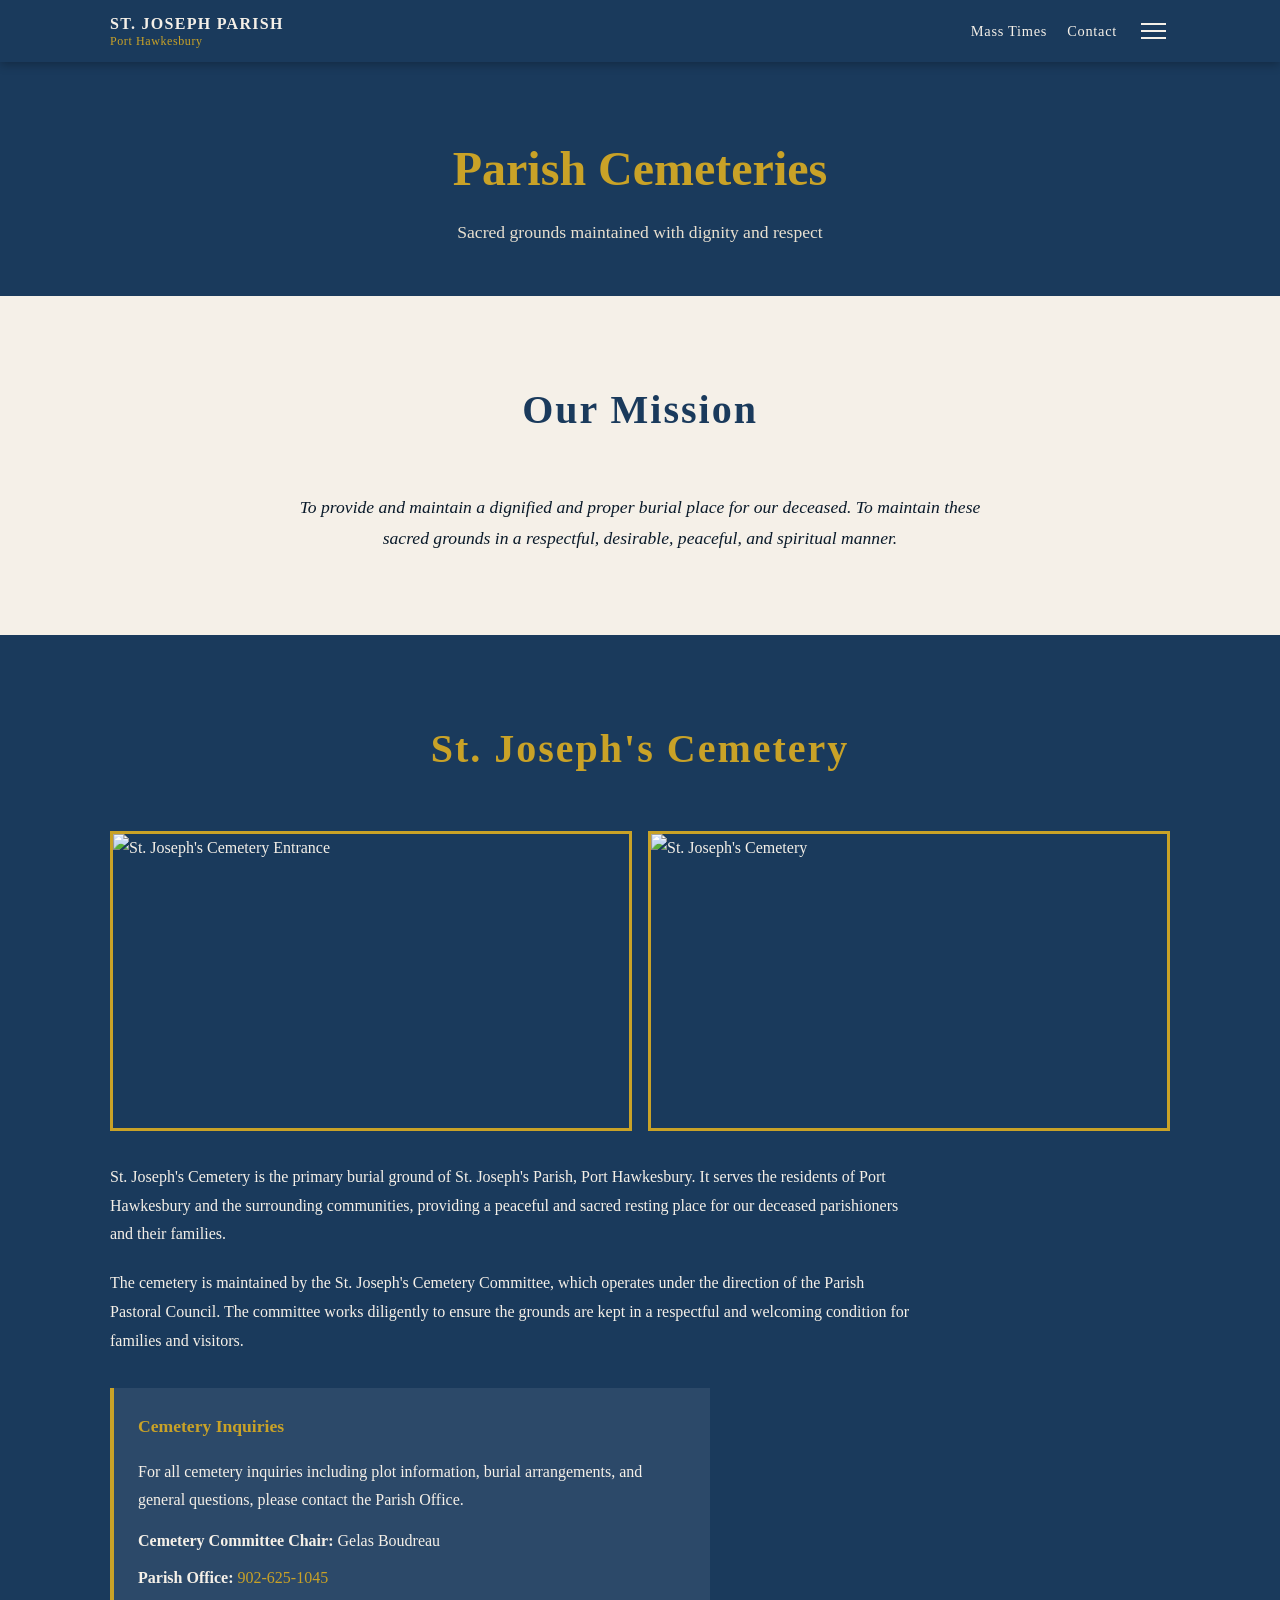
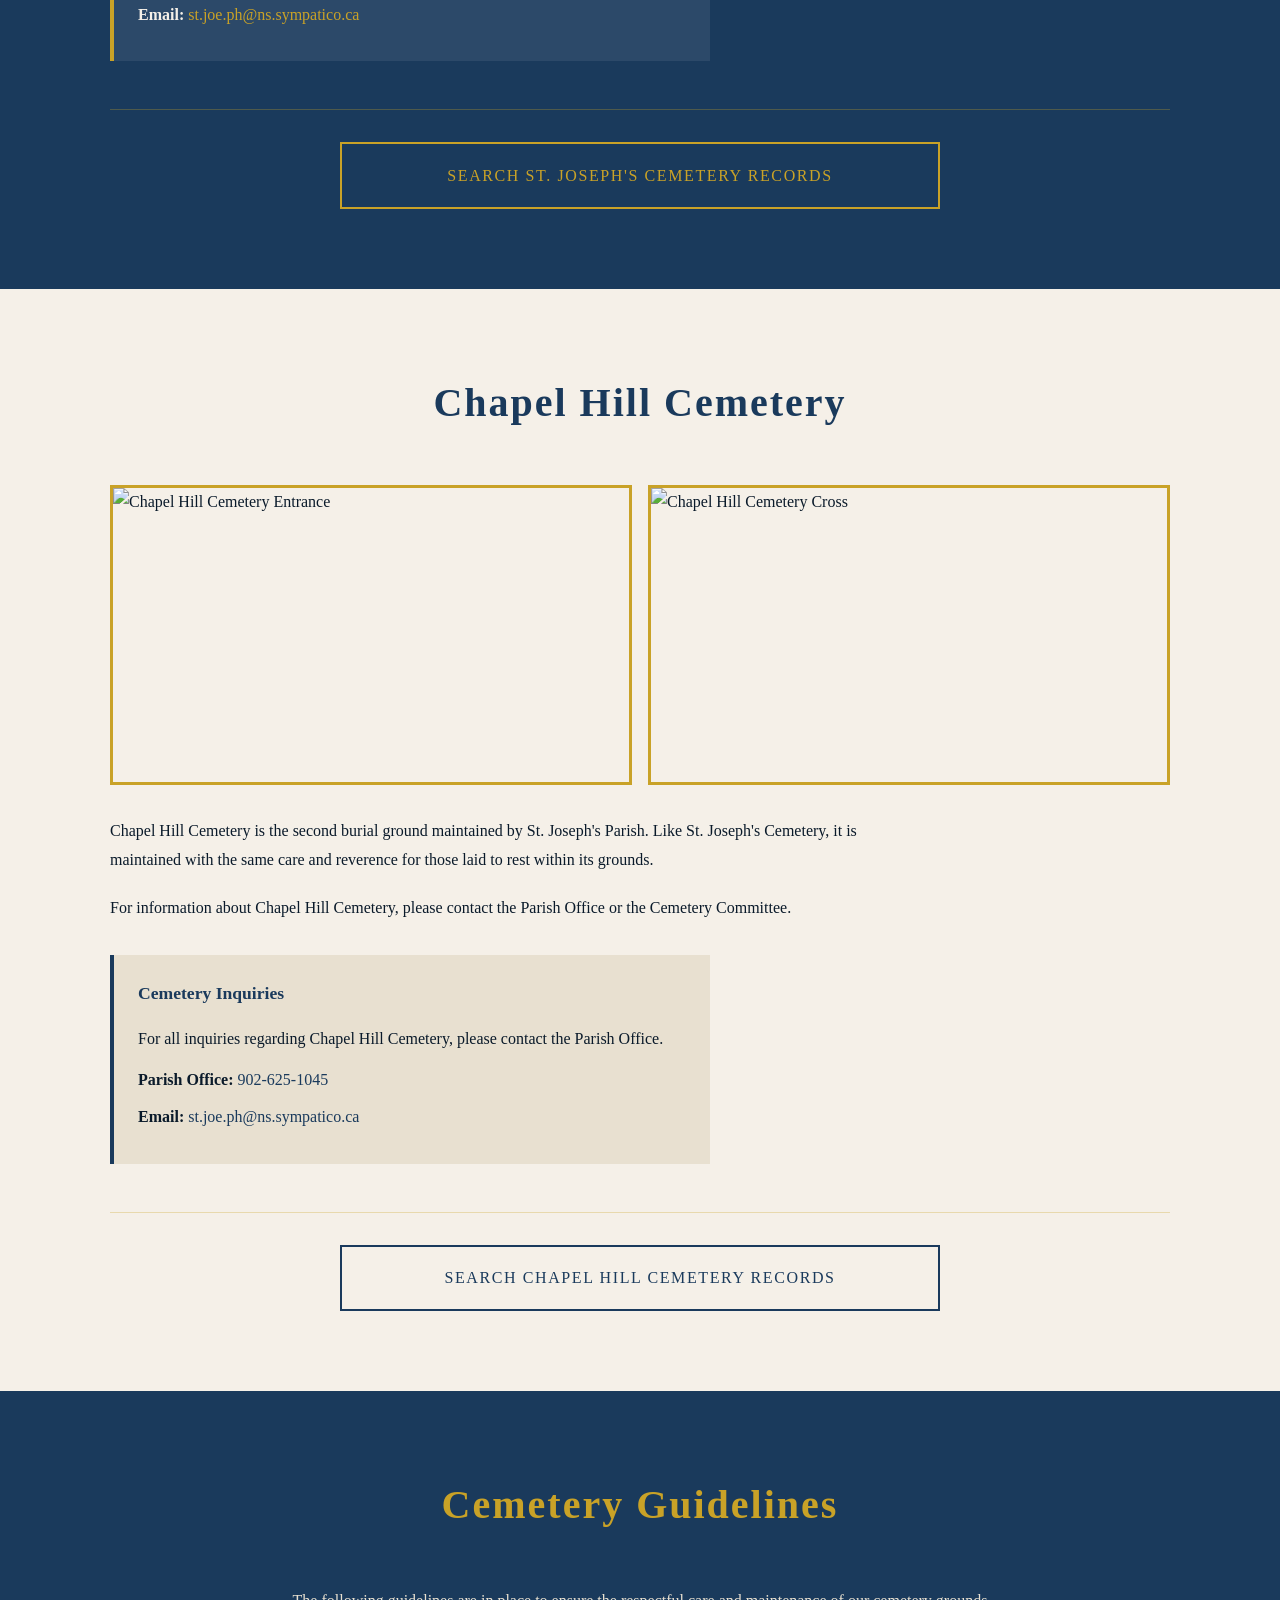
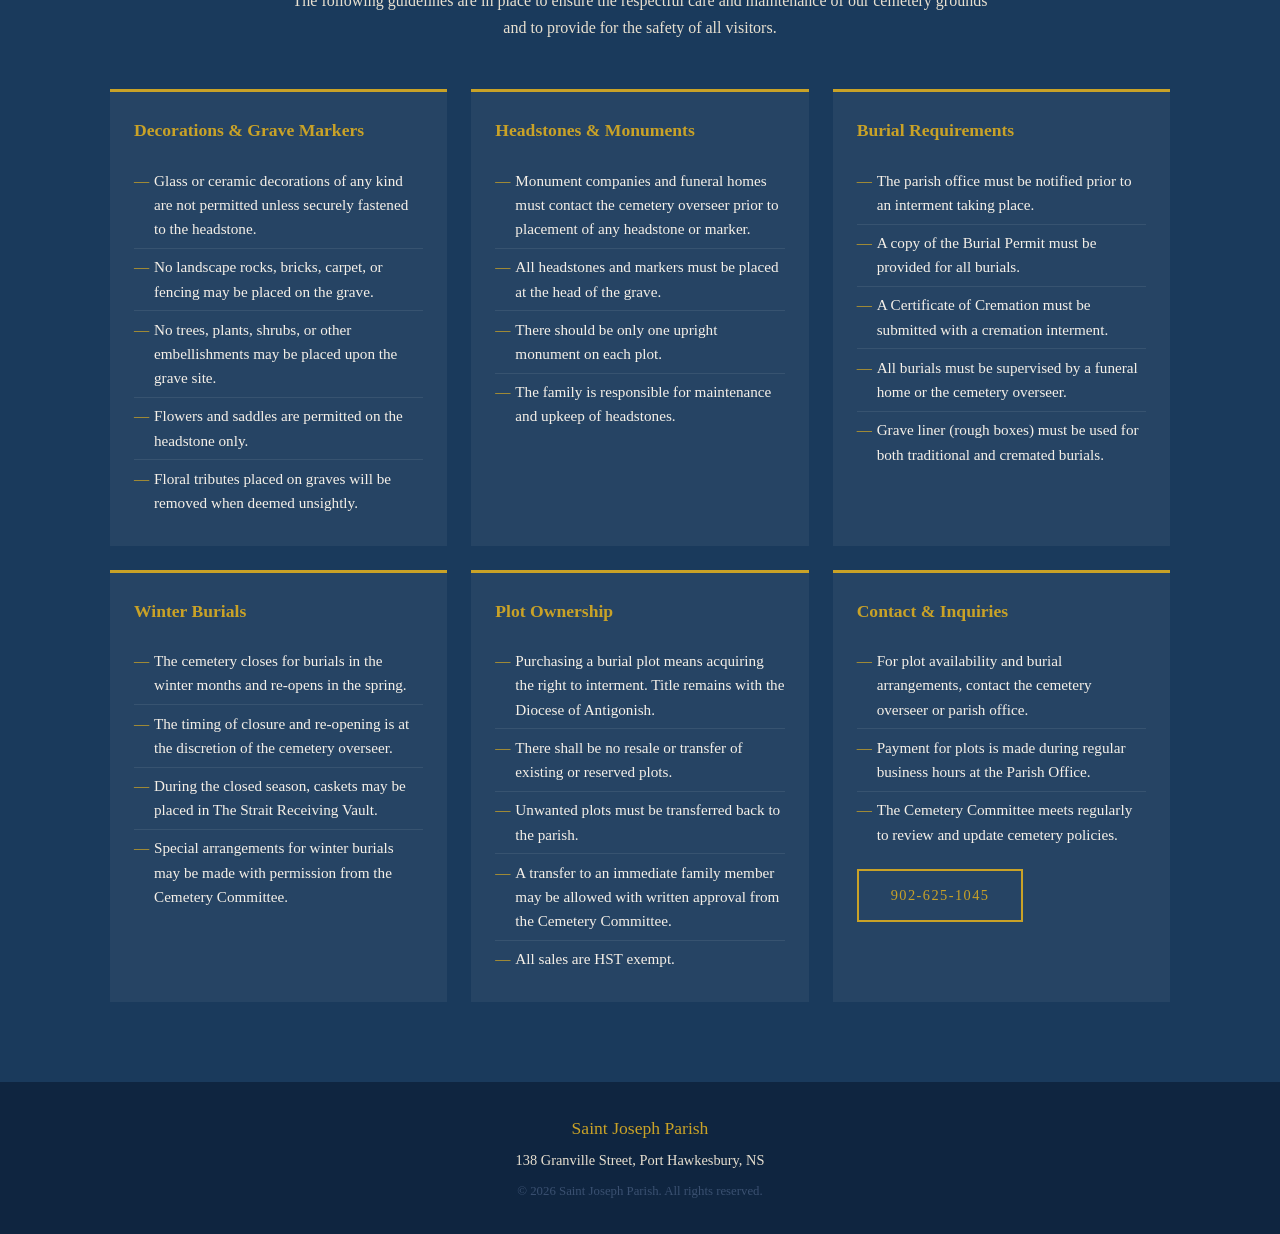
==== cemeteries.html @ ad92f207 "moving the choir section in orgonzations to music ministres section" ====
<!DOCTYPE html>
<html lang="en">
<head>
    <meta charset="UTF-8">
    <meta name="viewport" content="width=device-width, initial-scale=1.0">
    <meta name="description" content="St. Joseph's Parish Cemetery - Port Hawkesbury, Nova Scotia.">
    <title>Cemeteries | Saint Joseph Parish</title>
    <link rel="stylesheet" href="css/style.css">
</head>
<body>

    <!-- NAVIGATION -->
    <nav id="navbar">
        <div class="nav-container">
            <a class="nav-logo" href="index.html">
                <span class="nav-title">ST. JOSEPH PARISH</span>
                <span class="nav-subtitle">Port Hawkesbury</span></a>
            <div class="nav-right">
                <a href="index.html#mass" class="nav-quick-link">Mass Times</a>
                <a href="index.html#contact" class="nav-quick-link">Contact</a>
                <button class="hamburger" id="hamburger" aria-label="Open menu">
                    <span></span>
                    <span></span>
                    <span></span>
                </button>
            </div>
        </div>
    </nav>

    <!-- SIDEBAR OVERLAY -->
    <div class="sidebar-overlay" id="sidebar-overlay"></div>

    <!-- SIDEBAR -->
    <div class="sidebar" id="sidebar">
        <button class="sidebar-close" id="sidebar-close">✕</button>
        <ul class="sidebar-nav">
            <li><a href="index.html">Home</a></li>
            <li class="sidebar-dropdown">
                <button class="sidebar-dropdown-toggle">About <span>▾</span></button>
                <ul class="sidebar-dropdown-menu">
                    <li><a href="about.html">Our Parish</a></li>
                    <li><a href="history.html">Parish History</a></li>
                    <li><a href="pastoral-council.html">Pastoral Council</a></li>
                    <li><a href="staff.html">Staff</a></li>
                </ul>
            </li>
            <li class="sidebar-dropdown">
                <button class="sidebar-dropdown-toggle">Media & Events <span>▾</span></button>
                <ul class="sidebar-dropdown-menu">
                    <li><a href="media.html#bulletins">Bulletins</a></li>
                    <li><a href="media.html#calendar">Calendar</a></li>
                    <li><a href="media.html#livestream">Live Stream</a></li>
                </ul>
            </li>
            <li><a href="faith-formation.html">Faith Formation</a></li>
            <li class="sidebar-dropdown">
                <button class="sidebar-dropdown-toggle">Ministries <span>▾</span></button>
                <ul class="sidebar-dropdown-menu">
                    <li><a href="ministries.html#music">Music Ministry</a></li>
                    <li><a href="ministries.html#eucharist">Eucharist Ministry</a></li>
                    <li><a href="ministries.html#lector">Lector Ministry</a></li>
                    <li><a href="ministries.html#hospitality">Hospitality Ministry</a></li>
                    <li><a href="ministries.html#greeters">Greeters &amp; Ushers</a></li>
                    <li><a href="ministries.html#funeral">Funeral Servers</a></li>
                </ul>
            </li>
            <li class="sidebar-dropdown">
                <button class="sidebar-dropdown-toggle">Committees <span>▾</span></button>
                <ul class="sidebar-dropdown-menu">
                    <li><a href="committees.html#finance">Finance</a></li>
                    <li><a href="committees.html#fundraising">Fundraising</a></li>
                    <li><a href="committees.html#liturgy">Liturgy</a></li>
                    <li><a href="committees.html#property">Property</a></li>
                    <li><a href="committees.html#cemetery">Cemetery</a></li>
                </ul>
            </li>
            <li class="sidebar-dropdown">
                <button class="sidebar-dropdown-toggle">Sacraments <span>▾</span></button>
                <ul class="sidebar-dropdown-menu">
                    <li><a href="sacraments.html#baptism">Baptism</a></li>
                    <li><a href="sacraments.html#confirmation">Confirmation</a></li>
                    <li><a href="sacraments.html#eucharist">Eucharist</a></li>
                    <li><a href="sacraments.html#reconciliation">Reconciliation</a></li>
                    <li><a href="sacraments.html#anointing">Anointing of the Sick</a></li>
                    <li><a href="sacraments.html#holy-orders">Holy Orders</a></li>
                    <li><a href="sacraments.html#matrimony">Matrimony</a></li>
                </ul>
            </li>
            <li class="sidebar-dropdown">
                <button class="sidebar-dropdown-toggle">Organizations <span>▾</span></button>
                <ul class="sidebar-dropdown-menu">
                    <li><a href="organizations.html#cwl">Catholic Women's League</a></li>
                    <li><a href="organizations.html#koc">Knights of Columbus</a></li>
                    <li><a href="organizations.html#dnp">Development & Peace</a></li>
                </ul>
            </li>
            <li class="sidebar-dropdown">
                <button class="sidebar-dropdown-toggle">Cemeteries <span>▾</span></button>
                <ul class="sidebar-dropdown-menu">
                    <li><a href="cemeteries.html#stjoseph">St. Joseph's Cemetery</a></li>
                    <li><a href="cemeteries.html#chapelhill">Chapel Hill Cemetery</a></li>
                    <li><a href="cemeteries.html#guidelines">Guidelines</a></li>
                </ul>
            </li>
            <li><a href="giving.html">Giving</a></li>
            <li><a href="closet.html">The Closet</a></li>
        </ul>
    </div>

    <!-- PAGE HEADER -->
    <div class="page-header">
        <h1>Parish Cemeteries</h1>
        <p>Sacred grounds maintained with dignity and respect</p>
    </div>

    <!-- MISSION -->
    <section class="section">
        <div class="container">
            <div class="cemetery-mission">
                <h2 class="section-title">Our Mission</h2>
                <p>To provide and maintain a dignified and proper burial place for our deceased. To maintain these sacred grounds in a respectful, desirable, peaceful, and spiritual manner.</p>
            </div>
        </div>
    </section>

    <!-- ST JOSEPH'S CEMETERY -->
    <section id="stjoseph" class="section section-dark">
        <div class="container">
            <h2 class="section-title light">St. Joseph's Cemetery</h2>
            <div class="cemetery-photos-grid">
                <div class="cemetery-photo">
                    <img src="images/cemetery-entrance.jpg" alt="St. Joseph's Cemetery Entrance">
                </div>
                <div class="cemetery-photo">
                    <img src="images/cemetery-cross.jpg" alt="St. Joseph's Cemetery">
                </div>
            </div>
            <div class="cemetery-info">
                <p>St. Joseph's Cemetery is the primary burial ground of St. Joseph's Parish, Port Hawkesbury. It serves the residents of Port Hawkesbury and the surrounding communities, providing a peaceful and sacred resting place for our deceased parishioners and their families.</p>
                <p>The cemetery is maintained by the St. Joseph's Cemetery Committee, which operates under the direction of the Parish Pastoral Council. The committee works diligently to ensure the grounds are kept in a respectful and welcoming condition for families and visitors.</p>
                <div class="cemetery-contact-box">
                    <h3>Cemetery Inquiries</h3>
                    <p>For all cemetery inquiries including plot information, burial arrangements, and general questions, please contact the Parish Office.</p>
                    <div class="cemetery-contact-details">
                        <p><strong>Cemetery Committee Chair:</strong> Gelas Boudreau</p>
                        <p><strong>Parish Office:</strong> <a href="tel:9026251045">902-625-1045</a></p>
                        <p><strong>Email:</strong> <a href="mailto:st.joe.ph@ns.sympatico.ca">st.joe.ph@ns.sympatico.ca</a></p>
                    </div>
                </div>
            </div>
            <div class="cemetery-search-btn">
                <a href="#" class="btn btn-gold cemetery-btn-full">Search St. Joseph's Cemetery Records</a>
            </div>
        </div>
    </section>

<!-- CHAPEL HILL CEMETERY -->
    <section id="chapelhill" class="section">
        <div class="container">
            <h2 class="section-title">Chapel Hill Cemetery</h2>
            <div class="cemetery-photos-grid">
                <div class="cemetery-photo">
                    <img src="images/chapelhill-entrance.jpeg" alt="Chapel Hill Cemetery Entrance">
                </div>
                <div class="cemetery-photo">
                    <img src="images/chapelhill-cross.jpeg" alt="Chapel Hill Cemetery Cross">
                </div>
            </div>
            <div class="cemetery-info">
                <p>Chapel Hill Cemetery is the second burial ground maintained by St. Joseph's Parish. Like St. Joseph's Cemetery, it is maintained with the same care and reverence for those laid to rest within its grounds.</p>
                <p>For information about Chapel Hill Cemetery, please contact the Parish Office or the Cemetery Committee.</p>
                <div class="cemetery-contact-box cemetery-contact-box-light">
                    <h3>Cemetery Inquiries</h3>
                    <p>For all inquiries regarding Chapel Hill Cemetery, please contact the Parish Office.</p>
                    <div class="cemetery-contact-details">
                        <p><strong>Parish Office:</strong> <a href="tel:9026251045">902-625-1045</a></p>
                        <p><strong>Email:</strong> <a href="mailto:st.joe.ph@ns.sympatico.ca">st.joe.ph@ns.sympatico.ca</a></p>
                    </div>
                </div>
            </div>
            <div class="cemetery-search-btn">
                <a href="#" class="btn btn-outline cemetery-btn-full">Search Chapel Hill Cemetery Records</a>
            </div>
        </div>
    </section>

    <!-- GUIDELINES -->
    <section id="guidelines" class="section section-dark">
        <div class="container">
            <h2 class="section-title light">Cemetery Guidelines</h2>
            <p style="color: var(--cream); text-align: center; max-width: 700px; margin: 0 auto 3rem;">The following guidelines are in place to ensure the respectful care and maintenance of our cemetery grounds and to provide for the safety of all visitors.</p>

            <div class="guidelines-grid">

                <div class="guideline-card">
                    <h3>Decorations & Grave Markers</h3>
                    <ul class="guideline-list">
                        <li>Glass or ceramic decorations of any kind are not permitted unless securely fastened to the headstone.</li>
                        <li>No landscape rocks, bricks, carpet, or fencing may be placed on the grave.</li>
                        <li>No trees, plants, shrubs, or other embellishments may be placed upon the grave site.</li>
                        <li>Flowers and saddles are permitted on the headstone only.</li>
                        <li>Floral tributes placed on graves will be removed when deemed unsightly.</li>
                    </ul>
                </div>

                <div class="guideline-card">
                    <h3>Headstones & Monuments</h3>
                    <ul class="guideline-list">
                        <li>Monument companies and funeral homes must contact the cemetery overseer prior to placement of any headstone or marker.</li>
                        <li>All headstones and markers must be placed at the head of the grave.</li>
                        <li>There should be only one upright monument on each plot.</li>
                        <li>The family is responsible for maintenance and upkeep of headstones.</li>
                    </ul>
                </div>

                <div class="guideline-card">
                    <h3>Burial Requirements</h3>
                    <ul class="guideline-list">
                        <li>The parish office must be notified prior to an interment taking place.</li>
                        <li>A copy of the Burial Permit must be provided for all burials.</li>
                        <li>A Certificate of Cremation must be submitted with a cremation interment.</li>
                        <li>All burials must be supervised by a funeral home or the cemetery overseer.</li>
                        <li>Grave liner (rough boxes) must be used for both traditional and cremated burials.</li>
                    </ul>
                </div>

                <div class="guideline-card">
                    <h3>Winter Burials</h3>
                    <ul class="guideline-list">
                        <li>The cemetery closes for burials in the winter months and re-opens in the spring.</li>
                        <li>The timing of closure and re-opening is at the discretion of the cemetery overseer.</li>
                        <li>During the closed season, caskets may be placed in The Strait Receiving Vault.</li>
                        <li>Special arrangements for winter burials may be made with permission from the Cemetery Committee.</li>
                    </ul>
                </div>

                <div class="guideline-card">
                    <h3>Plot Ownership</h3>
                    <ul class="guideline-list">
                        <li>Purchasing a burial plot means acquiring the right to interment. Title remains with the Diocese of Antigonish.</li>
                        <li>There shall be no resale or transfer of existing or reserved plots.</li>
                        <li>Unwanted plots must be transferred back to the parish.</li>
                        <li>A transfer to an immediate family member may be allowed with written approval from the Cemetery Committee.</li>
                        <li>All sales are HST exempt.</li>
                    </ul>
                </div>

                <div class="guideline-card">
                    <h3>Contact & Inquiries</h3>
                    <ul class="guideline-list">
                        <li>For plot availability and burial arrangements, contact the cemetery overseer or parish office.</li>
                        <li>Payment for plots is made during regular business hours at the Parish Office.</li>
                        <li>The Cemetery Committee meets regularly to review and update cemetery policies.</li>
                    </ul>
                    <a href="tel:9026251045" class="btn btn-gold" style="margin-top: 1rem;">902-625-1045</a>
                </div>

            </div>
        </div>
    </section>

    <!-- FOOTER -->
    <footer>
        <div class="footer-content">
            <p class="footer-name">Saint Joseph Parish</p>
            <p class="footer-address">138 Granville Street, Port Hawkesbury, NS</p>
            <p class="footer-copy">&copy; 2026 Saint Joseph Parish. All rights reserved.</p>
        </div>
    </footer>

    <script src="js/cemeteries.js"></script>
</body>
</html>
---- css/style.css ----
/* =====================
   ROOT & RESET
===================== */
* {
    margin: 0;
    padding: 0;
    box-sizing: border-box;
}

:root {
    --burgundy: #1a3a5c;
    --burgundy-dark: #0f2540;
    --gold: #c9a227;
    --gold-light: #f0c030;
    --warm-white: #f5f0e8;
    --cream: #e8e0d0;
    --text-dark: #0a1a2a;
    --text-mid: #3a5070;
    --white: #ffffff;
}

html {
    scroll-behavior: smooth;
}

body {
    font-family: Georgia, 'Times New Roman', serif;
    color: var(--text-dark);
    background-color: var(--warm-white);
    line-height: 1.7;
}

img {
    max-width: 100%;
    height: auto;
    display: block;
}

a {
    color: var(--gold);
    text-decoration: none;
}

a:hover {
    color: var(--gold-light);
}

/* =====================
   UTILITY
===================== */
.container {
    width: 100%;
    max-width: 1100px;
    margin: 0 auto;
    padding: 0 1.25rem;
}

.section {
    padding: 5rem 0;
}

.section-dark {
    background-color: var(--burgundy);
    color: var(--warm-white);
}

.section-title {
    font-size: clamp(1.8rem, 4vw, 2.5rem);
    text-align: center;
    margin-bottom: 3rem;
    letter-spacing: 0.05em;
    color: var(--burgundy);
}

.section-title.light {
    color: var(--gold);
}

/* =====================
   BUTTONS
===================== */
.btn {
    display: inline-block;
    padding: 0.75rem 2rem;
    font-size: 0.9rem;
    letter-spacing: 0.1em;
    text-transform: uppercase;
    border: 2px solid transparent;
    cursor: pointer;
    transition: all 0.3s ease;
    font-family: Georgia, serif;
}

.btn-gold {
    background-color: transparent;
    border-color: var(--gold);
    color: var(--gold);
}

.btn-gold:hover {
    background-color: var(--gold);
    color: var(--burgundy-dark);
}

.btn-burgundy {
    background-color: var(--burgundy);
    border-color: var(--burgundy);
    color: var(--warm-white);
}

.btn-burgundy:hover {
    background-color: var(--burgundy-dark);
    color: var(--gold);
}

.btn-outline {
    background-color: transparent;
    border-color: var(--burgundy);
    color: var(--burgundy);
}

.btn-outline:hover {
    background-color: var(--burgundy);
    color: var(--warm-white);
}

/* =====================
   NAVBAR
===================== */
#navbar {
    position: fixed;
    top: 0;
    width: 100%;
    background-color: var(--burgundy);
    z-index: 1000;
    box-shadow: 0 2px 10px rgba(0,0,0,0.3);
}

.nav-container {
    display: flex;
    align-items: center;
    justify-content: space-between;
    padding: 0.9rem 1.25rem;
    max-width: 1100px;
    margin: 0 auto;
}

.nav-logo {
    display: flex;
    flex-direction: column;
    line-height: 1.2;
}

.nav-title {
    color: var(--warm-white);
    font-size: 1rem;
    letter-spacing: 0.08em;
    font-weight: bold;
}

.nav-subtitle {
    color: var(--gold);
    font-size: 0.75rem;
    letter-spacing: 0.05em;
}

.nav-right {
    display: flex;
    align-items: center;
    gap: 1.25rem;
}

.nav-quick-link {
    color: var(--warm-white);
    font-size: 0.9rem;
    letter-spacing: 0.05em;
    transition: color 0.2s;
}

.nav-quick-link:hover {
    color: var(--gold);
}

/* Hamburger */
.hamburger {
    display: flex;
    flex-direction: column;
    gap: 5px;
    background: none;
    border: none;
    cursor: pointer;
    padding: 4px;
}

.hamburger span {
    display: block;
    width: 25px;
    height: 2px;
    background-color: var(--warm-white);
    transition: all 0.3s ease;
}

.hamburger.active span:nth-child(1) {
    transform: translateY(7px) rotate(45deg);
}

.hamburger.active span:nth-child(2) {
    opacity: 0;
}

.hamburger.active span:nth-child(3) {
    transform: translateY(-7px) rotate(-45deg);
}

/* =====================
   SIDEBAR
===================== */
.sidebar-overlay {
    display: none;
    position: fixed;
    inset: 0;
    background: rgba(0,0,0,0.5);
    z-index: 1100;
}

.sidebar-overlay.open {
    display: block;
}

.sidebar {
    position: fixed;
    top: 0;
    right: -320px;
    width: 300px;
    height: 100%;
    background-color: var(--burgundy-dark);
    z-index: 1200;
    overflow-y: auto;
    transition: right 0.3s ease;
    padding: 1.5rem 0 2rem;
}

.sidebar.open {
    right: 0;
}

.sidebar-close {
    display: block;
    margin-left: auto;
    margin-right: 1.25rem;
    margin-bottom: 1rem;
    background: none;
    border: none;
    color: var(--warm-white);
    font-size: 1.25rem;
    cursor: pointer;
}

.sidebar-close:hover {
    color: var(--gold);
}

.sidebar-nav {
    list-style: none;
    padding: 0;
}

.sidebar-nav > li > a,
.sidebar-dropdown-toggle {
    display: block;
    width: 100%;
    padding: 0.85rem 1.5rem;
    color: var(--warm-white);
    font-size: 0.95rem;
    letter-spacing: 0.03em;
    background: none;
    border: none;
    text-align: left;
    cursor: pointer;
    font-family: Georgia, serif;
    transition: color 0.2s, background 0.2s;
    border-bottom: 0.5px solid rgba(255,255,255,0.08);
}

.sidebar-nav > li > a:hover,
.sidebar-dropdown-toggle:hover {
    color: var(--gold);
    background-color: rgba(255,255,255,0.05);
}

.sidebar-dropdown-toggle {
    display: flex;
    justify-content: space-between;
    align-items: center;
}

.sidebar-dropdown-menu {
    display: none;
    list-style: none;
    background-color: rgba(0,0,0,0.2);
    padding: 0;
}

.sidebar-dropdown-menu li a {
    display: block;
    padding: 0.65rem 2rem;
    color: var(--cream);
    font-size: 0.88rem;
    transition: color 0.2s;
    border-bottom: 0.5px solid rgba(255,255,255,0.05);
}

.sidebar-dropdown-menu li a:hover {
    color: var(--gold);
}

.sidebar-dropdown.open .sidebar-dropdown-menu {
    display: block;
}

.sidebar-dropdown.open .sidebar-dropdown-toggle span {
    display: inline-block;
    transform: rotate(180deg);
}

/* =====================
   HERO
===================== */
.hero {
    position: relative;
    min-height: 100vh;
    background-image: url('../images/hero-bg.png');
    background-size: cover;
    background-position: center;
    display: flex;
    align-items: center;
    justify-content: center;
    text-align: center;
    padding: 6rem 1.25rem 3rem;
}

.hero-overlay {
    position: absolute;
    inset: 0;
    background-color: rgba(10, 26, 42, 0.6);
}

.hero-content {
    position: relative;
    z-index: 1;
    max-width: 700px;
}

.hero-sub {
    color: var(--gold);
    font-size: 0.85rem;
    letter-spacing: 0.2em;
    margin-bottom: 0.75rem;
}

.hero-title {
    color: var(--white);
    font-size: clamp(2.5rem, 8vw, 5rem);
    line-height: 1.1;
    margin-bottom: 0.75rem;
}

.hero-location {
    color: var(--gold-light);
    font-size: clamp(1rem, 3vw, 1.4rem);
    margin-bottom: 2rem;
}

/* =====================
   ABOUT
===================== */
.about-grid {
    display: grid;
    grid-template-columns: 1fr;
    gap: 2rem;
}

.about-image img {
    width: 100%;
    border: 3px solid var(--gold);
}

blockquote {
    border-left: 4px solid var(--gold);
    padding-left: 1.25rem;
    margin: 0 0 1.5rem;
    font-style: italic;
    color: var(--text-mid);
}

blockquote cite {
    display: block;
    margin-top: 0.5rem;
    font-size: 0.85rem;
    color: var(--burgundy);
}

/* =====================
   STAFF
===================== */
.staff-grid {
    display: grid;
    grid-template-columns: 1fr;
    gap: 2rem;
    align-items: center;
}

.staff-photo img {
    width: 100%;
    max-width: 400px;
    margin: 0 auto;
    border: 3px solid var(--gold);
}

.staff-bio h3 {
    font-size: 1.8rem;
    color: var(--gold);
    margin-bottom: 1rem;
}

.section-dark .staff-bio p {
    color: var(--warm-white);
}

/* =====================
   CARDS GRID
===================== */
.cards-grid {
    display: grid;
    grid-template-columns: 1fr;
    gap: 2rem;
}

/* Staff Cards */
.staff-card {
    background-color: var(--warm-white);
    padding: 1.5rem;
    text-align: center;
    border-top: 4px solid var(--gold);
}

.staff-card img {
    width: 180px;
    height: 180px;
    object-fit: cover;
    border-radius: 50%;
    margin: 0 auto 1rem;
    border: 3px solid var(--gold);
    object-position: center 25%;
}

.staff-card h3 {
    color: var(--burgundy);
    margin-bottom: 0.25rem;
}

.staff-card .staff-role {
    color: var(--gold);
    font-size: 0.9rem;
    margin-bottom: 0.75rem;
}

.staff-card p {
    color: var(--text-dark);
    font-size: 0.9rem;
    line-height: 1.6;
    text-align: left;
}

.staff-card blockquote {
    border-left: 4px solid var(--gold);
    padding-left: 1rem;
    margin-top: 1rem;
    font-style: italic;
    color: var(--text-mid);
    text-align: left;
}

.staff-card blockquote cite {
    display: block;
    margin-top: 0.5rem;
    font-size: 0.85rem;
    color: var(--text-dark);
}

#staff .cards-grid {
    grid-template-columns: 1fr 1fr;
    width: 100%;
}

#staff .staff-card {
    width: 100%;
}

/* Group Cards */
.group-card {
    background-color: var(--warm-white);
    border: 1px solid var(--cream);
    overflow: hidden;
}

.group-card img {
    width: 100%;
    height: 220px;
    object-fit: cover;
}

.group-card-body {
    padding: 1.25rem;
}

.group-card-body h3 {
    color: var(--burgundy);
    margin-bottom: 0.75rem;
}

/* Fund Cards */
.fund-card {
    text-align: center;
}

.fund-card img {
    width: 100%;
    height: 250px;
    object-fit: cover;
    border: 3px solid var(--gold);
    margin-bottom: 1rem;
}

.fund-card h3 {
    color: var(--gold);
    margin-bottom: 1rem;
    letter-spacing: 0.05em;
}

/* =====================
   MASS SCHEDULE
===================== */
.mass-grid {
    display: grid;
    grid-template-columns: 1fr;
    gap: 1.5rem;
    max-width: 600px;
    margin: 0 auto;
}

.mass-card {
    background-color: rgba(255,255,255,0.1);
    border: 2px solid var(--gold);
    padding: 2rem;
    text-align: center;
}

.mass-card h3 {
    color: var(--gold);
    font-size: 1.4rem;
    margin-bottom: 0.5rem;
}

.mass-time {
    color: var(--warm-white);
    font-size: 1.2rem;
}

/* =====================
   ANNOUNCEMENTS
===================== */
.announcements-grid {
    display: grid;
    grid-template-columns: 1fr;
    gap: 2rem;
}

.announcement-card {
    border-left: 4px solid var(--burgundy);
    padding-left: 1.25rem;
}

.announcement-card img {
    width: 100%;
    max-height: 300px;
    object-fit: cover;
    margin-bottom: 1rem;
    border: 3px solid var(--gold);
}

/* =====================
   DONATE
===================== */
.donate-grid {
    display: grid;
    grid-template-columns: 1fr;
    gap: 2rem;
    margin-bottom: 2.5rem;
}

.donate-option {
    border-top: 3px solid var(--gold);
    padding-top: 1.25rem;
}

.donate-option h3 {
    color: var(--burgundy);
    margin-bottom: 0.5rem;
    text-decoration: underline;
    text-underline-offset: 4px;
}

.donate-cta {
    text-align: center;
}

/* =====================
   CONTACT
===================== */
.contact-grid {
    display: grid;
    grid-template-columns: 1fr;
    gap: 2rem;
}

.contact-item {
    margin-bottom: 1.25rem;
}

.contact-item h3 {
    color: var(--gold);
    font-size: 1rem;
    margin-bottom: 0.25rem;
}

.contact-item a {
    color: var(--warm-white);
}

.contact-item a:hover {
    color: var(--gold);
}

.contact-map iframe {
    width: 100%;
    border: 3px solid var(--gold);
}

/* =====================
   FOOTER
===================== */
footer {
    background-color: var(--burgundy-dark);
    color: var(--warm-white);
    text-align: center;
    padding: 2rem 1.25rem;
}

.footer-name {
    color: var(--gold);
    font-size: 1.1rem;
    margin-bottom: 0.25rem;
}

.footer-address {
    font-size: 0.9rem;
    margin-bottom: 0.5rem;
    color: var(--cream);
}

.footer-copy {
    font-size: 0.8rem;
    color: var(--text-mid);
}

/* =====================
   TABLET (768px+)
===================== */
@media (min-width: 768px) {
    .about-grid {
        grid-template-columns: 1fr 1fr;
    }

    .staff-grid {
        grid-template-columns: 1fr 1fr;
    }

    .staff-grid.reverse .staff-photo {
        order: 2;
    }

    .cards-grid {
        grid-template-columns: 1fr 1fr;
    }

    .mass-grid {
        grid-template-columns: 1fr 1fr;
    }

    .donate-grid {
        grid-template-columns: 1fr 1fr 1fr;
    }

    .contact-grid {
        grid-template-columns: 1fr 1fr;
    }
}

/* =====================
   DESKTOP (1024px+)
===================== */
@media (min-width: 1024px) {
    .cards-grid {
        grid-template-columns: repeat(4, 1fr);
    }
}

/* =====================
   ABOUT BLURB
===================== */
.about-blurb {
    max-width: 700px;
    margin: 0 auto;
    text-align: center;
}

.about-blurb p {
    font-size: 1.1rem;
    margin-bottom: 1.5rem;
    color: var(--text-dark);
}

/* =====================
   LEADERSHIP
===================== */
.leadership-grid {
    display: grid;
    grid-template-columns: 1fr;
    gap: 2rem;
    max-width: 800px;
    margin: 0 auto;
}

.leadership-card {
    background-color: rgba(255,255,255,0.05);
    border: 1px solid rgba(201,162,39,0.3);
    padding: 2rem;
    text-align: center;
}

.leadership-card img {
    width: 150px;
    height: 150px;
    object-fit: cover;
    border-radius: 50%;
    margin: 0 auto 1rem;
    border: 3px solid var(--gold);
    object-position: center 25%;
}

.leadership-card h3 {
    color: var(--gold);
    font-size: 1.4rem;
    margin-bottom: 0.25rem;
}

.leadership-role {
    color: var(--cream);
    font-size: 0.9rem;
    margin-bottom: 0.75rem;
}

.leadership-card p {
    color: var(--warm-white);
    margin-bottom: 1.25rem;
}

@media (min-width: 768px) {
    .leadership-grid {
        grid-template-columns: 1fr 1fr;
    }
}

/* =====================
   MASS SCHEDULE LIGHT
===================== */
.mass-card-light {
    background-color: var(--warm-white);
    border: 2px solid var(--gold);
    padding: 2rem;
    text-align: center;
}

.mass-card-light h3 {
    color: var(--burgundy);
    font-size: 1.4rem;
    margin-bottom: 0.5rem;
}

.mass-time-dark {
    color: var(--text-dark);
    font-size: 1.2rem;
}

/* =====================
   PAGE HEADER
===================== */
.page-header {
    background-color: var(--burgundy);
    color: var(--warm-white);
    text-align: center;
    padding: 8rem 1.25rem 3rem;
    margin-top: 0;
}

.page-header h1 {
    font-size: clamp(2rem, 5vw, 3rem);
    color: var(--gold);
    margin-bottom: 0.5rem;
}

.page-header p {
    font-size: 1.1rem;
    color: var(--cream);
}

/* =====================
   HISTORY PAGE
===================== */
.history-quote {
    max-width: 700px;
    margin: 0 auto 3rem;
    text-align: center;
}

.history-section {
    margin-bottom: 4rem;
}

.history-grid {
    display: grid;
    grid-template-columns: 1fr;
    gap: 2rem;
    margin-top: 2rem;
}

.history-text p {
    margin-bottom: 1.25rem;
}

.history-images {
    display: grid;
    grid-template-columns: 1fr 1fr;
    gap: 1rem;
}

.history-image-card img {
    width: 100%;
    border: 3px solid var(--gold);
}

.image-caption {
    font-size: 0.8rem;
    color: var(--text-mid);
    text-align: center;
    margin-top: 0.5rem;
    font-style: italic;
}

@media (min-width: 768px) {
    .history-grid {
        grid-template-columns: 1fr 1fr;
    }
}

.history-photo {
    max-width: 500px;
    margin: 2rem auto 0;
    text-align: center;
}

.history-photo img {
    width: 100%;
    border: 3px solid var(--gold);
}

/* =====================
   GIVING PAGE
===================== */
.giving-intro {
    max-width: 700px;
    margin: 0 auto 3rem;
    text-align: center;
    font-size: 1.05rem;
    color: var(--text-dark);
}

.giving-grid {
    display: grid;
    grid-template-columns: 1fr;
    gap: 2rem;
    margin-bottom: 3rem;
}

.giving-card {
    background-color: var(--white);
    border-top: 4px solid var(--gold);
    padding: 2rem;
    text-align: center;
}

.giving-icon {
    font-size: 2rem;
    margin-bottom: 1rem;
}

.giving-card h3 {
    color: var(--burgundy);
    font-size: 1.3rem;
    margin-bottom: 0.75rem;
}

.giving-card p {
    color: var(--text-dark);
    margin-bottom: 0.75rem;
    line-height: 1.6;
}

.giving-detail {
    font-weight: bold;
    color: var(--burgundy);
}

.giving-detail a {
    color: var(--burgundy);
}

.giving-detail a:hover {
    color: var(--gold);
}

.giving-note {
    max-width: 700px;
    margin: 0 auto;
    text-align: center;
    padding: 2rem;
    border: 2px solid var(--gold);
    background-color: var(--warm-white);
}

.giving-note p {
    color: var(--text-dark);
    line-height: 1.6;
}

@media (min-width: 768px) {
    .giving-grid {
        grid-template-columns: repeat(3, 1fr);
    }
}

/* =====================
   CLOSET PAGE
===================== */
.closet-intro-grid {
    display: grid;
    grid-template-columns: 1fr;
    gap: 2rem;
    margin-bottom: 3rem;
    align-items: center;
}

.closet-intro-text p {
    color: var(--text-dark);
    margin-bottom: 1rem;
    line-height: 1.7;
}

.closet-intro-image img {
    width: 100%;
    border: 3px solid var(--gold);
}

.closet-info-grid {
    display: grid;
    grid-template-columns: 1fr;
    gap: 2rem;
    margin-bottom: 3rem;
}

.closet-info-card {
    background-color: var(--white);
    border-top: 4px solid var(--gold);
    padding: 2rem;
    text-align: center;
}

.closet-info-card h3 {
    color: var(--burgundy);
    font-size: 1.3rem;
    margin-bottom: 1rem;
}

.closet-hours {
    font-size: 1.2rem;
    font-weight: bold;
    color: var(--burgundy);
    margin-bottom: 0.25rem;
}

.closet-hours-time {
    font-size: 1.5rem;
    color: var(--gold);
    font-weight: bold;
}

.closet-items {
    list-style: none;
    padding: 0;
}

.closet-items li {
    padding: 0.4rem 0;
    color: var(--text-dark);
    border-bottom: 1px solid var(--cream);
    font-size: 0.95rem;
}

.closet-items li:last-child {
    border-bottom: none;
}

.closet-info-card p {
    color: var(--text-dark);
    font-size: 0.95rem;
    line-height: 1.6;
    margin-bottom: 0.5rem;
}

.closet-donate {
    background-color: var(--warm-white);
    border: 2px solid var(--gold);
    padding: 2rem;
    text-align: center;
    max-width: 700px;
    margin: 0 auto;
}

.closet-donate h3 {
    color: var(--burgundy);
    font-size: 1.3rem;
    margin-bottom: 0.75rem;
}

.closet-donate p {
    color: var(--text-dark);
    line-height: 1.7;
}

@media (min-width: 768px) {
    .closet-intro-grid {
        grid-template-columns: 1fr 1fr;
    }

    .closet-info-grid {
        grid-template-columns: repeat(3, 1fr);
    }
}

/* =====================
   CWL PAGE
===================== */
.cwl-intro-grid {
    display: grid;
    grid-template-columns: 1fr;
    gap: 2rem;
    align-items: center;
    margin-bottom: 2rem;
}

.cwl-intro-text p {
    color: var(--text-dark);
    margin-bottom: 1rem;
    line-height: 1.7;
}

.cwl-intro-image img {
    width: 100%;
    border: 3px solid var(--gold);
}

.cwl-activities-grid {
    display: grid;
    grid-template-columns: 1fr;
    gap: 1.5rem;
}

.cwl-activity-card {
    background-color: rgba(255,255,255,0.05);
    border-left: 4px solid var(--gold);
    padding: 1.25rem 1.5rem;
}

.cwl-activity-card h3 {
    color: var(--gold);
    margin-bottom: 0.5rem;
    font-size: 1.1rem;
}

.cwl-activity-card p {
    color: var(--warm-white);
    font-size: 0.95rem;
    line-height: 1.6;
}

.cwl-photos-grid {
    display: grid;
    grid-template-columns: 1fr;
    gap: 2rem;
}

.cwl-photo-card img {
    width: 100%;
    border: 3px solid var(--gold);
    margin-bottom: 0.5rem;
}

.cwl-group-photo {
    text-align: center;
}

.cwl-group-photo img {
    width: 100%;
    max-width: 900px;
    margin: 0 auto 1.5rem;
    border: 3px solid var(--gold);
}

.cwl-group-caption {
    color: var(--warm-white);
    font-size: 0.9rem;
    line-height: 1.8;
    max-width: 800px;
    margin: 0 auto;
}

.cwl-executive-grid {
    display: grid;
    grid-template-columns: 1fr;
    gap: 1.5rem;
    max-width: 700px;
    margin: 0 auto;
}

.cwl-executive-card {
    background-color: var(--white);
    border-top: 4px solid var(--gold);
    padding: 1.25rem;
    text-align: center;
}

.cwl-exec-role {
    color: var(--gold);
    font-size: 0.85rem;
    letter-spacing: 0.08em;
    text-transform: uppercase;
    margin-bottom: 0.25rem;
}

.cwl-exec-name {
    color: var(--burgundy);
    font-size: 1.1rem;
    font-weight: bold;
}

.cwl-join {
    text-align: center;
    max-width: 600px;
    margin: 0 auto;
    display: flex;
    flex-direction: column;
    align-items: center;
    padding-top: 2rem;
    overflow: visible;
}
.cwl-emblem-circle {
    width: 280px;
    height: 280px;
    border-radius: 50%;
    border: 3px solid var(--gold);
    margin: 0 auto 1.5rem;
    background-image: url('../images/CWL_Emblem.png');
    background-size: 108%;
    background-position: center 55%;
    background-repeat: no-repeat;
    background-color: white;
}
.cwl-emblem-circle img {
    display: none;
}

.cwl-join h2 {
    color: var(--gold);
    font-size: 1.8rem;
    margin-bottom: 1rem;
}

.cwl-join p {
    color: var(--warm-white);
    margin-bottom: 1.5rem;
    line-height: 1.7;
}

@media (min-width: 768px) {
    .cwl-intro-grid {
        grid-template-columns: 1fr 1fr;
    }

    .cwl-activities-grid {
        grid-template-columns: 1fr 1fr;
    }

    .cwl-photos-grid {
        grid-template-columns: 1fr 1fr;
    }

    .cwl-executive-grid {
        grid-template-columns: repeat(3, 1fr);
    }
}

@media (min-width: 1024px) {
    .cwl-activities-grid {
        grid-template-columns: repeat(3, 1fr);
    }
}

/* =====================
   KOC SECTION
===================== */
.koc-council {
    margin: 3rem 0;
    padding: 2rem;
    border-left: 4px solid var(--gold);
    background-color: var(--cream);
}

.koc-council h3 {
    color: var(--burgundy);
    font-size: 1.4rem;
    margin-bottom: 1rem;
}

.koc-council p {
    color: var(--text-dark);
    margin-bottom: 1rem;
    line-height: 1.7;
}

.koc-info-grid {
    display: grid;
    grid-template-columns: 1fr;
    gap: 2rem;
}

.koc-info-card {
    background-color: var(--white);
    border-top: 4px solid var(--gold);
    padding: 1.5rem;
    text-align: center;
}

.koc-info-card h3 {
    color: var(--burgundy);
    font-size: 1.1rem;
    margin-bottom: 0.5rem;
}

.koc-info-card p {
    color: var(--text-dark);
    line-height: 1.6;
}

@media (min-width: 768px) {
    .koc-info-grid {
        grid-template-columns: repeat(3, 1fr);
    }
}

/* =====================
   SACRAMENTS PAGE
===================== */
.sacraments-intro {
    max-width: 800px;
    margin: 0 auto;
    text-align: center;
    font-size: 1.05rem;
    color: var(--text-dark);
    line-height: 1.8;
}

.sacrament-card {
    display: grid;
    grid-template-columns: 60px 1fr;
    gap: 1.5rem;
    margin-bottom: 3rem;
    align-items: start;
}

.sacrament-number {
    width: 60px;
    height: 60px;
    border-radius: 50%;
    background-color: var(--gold);
    color: var(--burgundy-dark);
    font-size: 1.5rem;
    font-weight: bold;
    display: flex;
    align-items: center;
    justify-content: center;
    flex-shrink: 0;
}

.sacrament-number-dark {
    background-color: var(--burgundy);
    color: var(--warm-white);
}

.sacrament-content h3 {
    color: var(--gold);
    font-size: 1.5rem;
    margin-bottom: 0.75rem;
}

.sacrament-title-dark {
    color: var(--burgundy) !important;
}

.sacrament-content p {
    color: var(--warm-white);
    line-height: 1.7;
    margin-bottom: 1rem;
}

.sacrament-text-dark {
    color: var(--text-dark) !important;
}

.sacrament-info-box {
    background-color: rgba(255,255,255,0.08);
    border-left: 4px solid var(--gold);
    padding: 1.25rem;
    margin-top: 1rem;
}

.sacrament-info-box-dark {
    background-color: var(--cream);
    border-left: 4px solid var(--burgundy);
}

.sacrament-info-box h4 {
    color: var(--gold);
    margin-bottom: 0.5rem;
    font-size: 1rem;
}

.sacrament-info-box p {
    font-size: 0.95rem;
    margin-bottom: 1rem;
}

.sacrament-info-box-dark h4 {
    color: var(--burgundy);
}

.sacrament-info-box-dark p {
    color: var(--text-dark) !important;
}

/* =====================
   MINISTRIES PAGE
===================== */
.ministry-card {
    max-width: 850px;
    margin: 0 auto;
}

.ministry-title {
    font-size: clamp(1.6rem, 4vw, 2.2rem);
    color: var(--burgundy);
    margin-bottom: 1.5rem;
    padding-bottom: 0.75rem;
    border-bottom: 3px solid var(--gold);
}

.ministry-title.light {
    color: var(--gold);
}

.ministry-card p {
    color: var(--text-dark);
    line-height: 1.8;
    margin-bottom: 1.25rem;
}

.section-dark .ministry-card p {
    color: var(--warm-white);
}

.ministry-join {
    background-color: var(--cream);
    border-left: 4px solid var(--gold);
    padding: 1.25rem 1.5rem;
    margin-top: 1.5rem;
}

.ministry-join p {
    color: var(--text-dark) !important;
    margin-bottom: 1rem;
}

.ministry-join-dark {
    background-color: rgba(255,255,255,0.08);
    border-left: 4px solid var(--gold);
}

.ministry-join-dark p {
    color: var(--warm-white) !important;
}

/* =====================
   FAITH FORMATION PAGE
===================== */
.ff-intro {
    max-width: 800px;
    margin: 0 auto;
    text-align: center;
    font-size: 1.05rem;
    line-height: 1.8;
}

.ff-intro p {
    margin-bottom: 1.25rem;
    color: var(--text-dark);
}

.ff-program-grid {
    display: grid;
    grid-template-columns: 1fr;
    gap: 1.5rem;
}

.ff-program-card {
    background-color: rgba(255,255,255,0.08);
    border-left: 4px solid var(--gold);
    padding: 1.5rem;
}

.ff-program-card h3 {
    color: var(--gold);
    font-size: 1.2rem;
    margin-bottom: 0.75rem;
}

.ff-program-card p {
    color: var(--warm-white);
    line-height: 1.7;
}

.ff-registration {
    max-width: 800px;
    margin: 0 auto;
}

.ff-reg-info {
    display: grid;
    grid-template-columns: 1fr;
    gap: 2rem;
}

.ff-reg-item {
    border-top: 3px solid var(--gold);
    padding-top: 1.25rem;
}

.ff-reg-item h3 {
    color: var(--burgundy);
    margin-bottom: 0.75rem;
    font-size: 1.1rem;
}

.ff-reg-item p {
    color: var(--text-dark);
    line-height: 1.7;
    margin-bottom: 0.5rem;
}

.ff-contact {
    max-width: 500px;
    margin: 0 auto;
    text-align: center;
}

.ff-contact-card {
    background-color: rgba(255,255,255,0.08);
    border: 2px solid var(--gold);
    padding: 2rem;
}

.ff-contact-card h3 {
    color: var(--gold);
    font-size: 1.5rem;
    margin-bottom: 0.25rem;
}

.ff-contact-role {
    color: var(--cream);
    font-size: 0.9rem;
    margin-bottom: 1.25rem;
}

.ff-contact-details p {
    color: var(--warm-white);
    margin-bottom: 0.5rem;
}

.ff-contact-details a {
    color: var(--gold);
}

.ff-contact-details a:hover {
    color: var(--gold-light);
}

@media (min-width: 768px) {
    .ff-program-grid {
        grid-template-columns: repeat(3, 1fr);
    }

    .ff-reg-info {
        grid-template-columns: repeat(3, 1fr);
    }
}

/* =====================
   CEMETERIES PAGE
===================== */
.cemetery-mission {
    max-width: 700px;
    margin: 0 auto;
    text-align: center;
}

.cemetery-mission p {
    font-size: 1.1rem;
    color: var(--text-dark);
    line-height: 1.8;
    font-style: italic;
}

.cemetery-info p {
    color: var(--warm-white);
    line-height: 1.8;
    margin-bottom: 1.25rem;
    max-width: 800px;
}

.section:not(.section-dark) .cemetery-info p {
    color: var(--text-dark);
}

.cemetery-contact-box {
    background-color: rgba(255,255,255,0.08);
    border-left: 4px solid var(--gold);
    padding: 1.5rem;
    margin-top: 2rem;
    max-width: 600px;
}

.cemetery-contact-box h3 {
    color: var(--gold);
    margin-bottom: 1rem;
    font-size: 1.1rem;
}

.cemetery-contact-box p {
    color: var(--warm-white);
    margin-bottom: 0.5rem;
}

.cemetery-contact-box-light {
    background-color: var(--cream);
    border-left: 4px solid var(--burgundy);
}

.cemetery-contact-box-light h3 {
    color: var(--burgundy);
}

.cemetery-contact-box-light p {
    color: var(--text-dark);
}

.cemetery-contact-details {
    margin-top: 0.75rem;
}

.cemetery-contact-details a {
    color: var(--gold);
}

.cemetery-contact-box-light .cemetery-contact-details a {
    color: var(--burgundy);
}

.guidelines-grid {
    display: grid;
    grid-template-columns: 1fr;
    gap: 1.5rem;
}

.guideline-card {
    background-color: rgba(255,255,255,0.05);
    border-top: 3px solid var(--gold);
    padding: 1.5rem;
}

.guideline-card h3 {
    color: var(--gold);
    font-size: 1.1rem;
    margin-bottom: 1rem;
}

.guideline-list {
    list-style: none;
    padding: 0;
}

.guideline-list li {
    color: var(--warm-white);
    padding: 0.4rem 0;
    padding-left: 1.25rem;
    position: relative;
    font-size: 0.95rem;
    line-height: 1.6;
    border-bottom: 0.5px solid rgba(255,255,255,0.08);
}

.guideline-list li:last-child {
    border-bottom: none;
}

.guideline-list li::before {
    content: "—";
    position: absolute;
    left: 0;
    color: var(--gold);
}

@media (min-width: 768px) {
    .guidelines-grid {
        grid-template-columns: 1fr 1fr;
    }
}

@media (min-width: 1024px) {
    .guidelines-grid {
        grid-template-columns: repeat(3, 1fr);
    }
}

/* =====================
   CEMETERY PHOTOS
===================== */
.cemetery-photos-grid {
    display: grid;
    grid-template-columns: 1fr;
    gap: 1rem;
    margin-bottom: 2rem;
}

.cemetery-photo img {
    width: 100%;
    height: 300px;
    object-fit: cover;
    border: 3px solid var(--gold);
}

@media (min-width: 768px) {
    .cemetery-photos-grid {
        grid-template-columns: 1fr 1fr;
    }
}

.cemetery-search-btn {
    margin-top: 3rem;
    text-align: center;
    padding-top: 2rem;
    border-top: 1px solid rgba(201,162,39,0.3);
}

.cemetery-btn-full {
    display: inline-block;
    width: 60%;
    max-width: 600px;
    min-width: 300px;
    text-align: center;
    padding: 1.1rem 2rem;
    font-size: 1rem;
}

/* =====================
   CHOIR SECTION
===================== */
#choir .cwl-intro-text p {
    color: var(--warm-white);
}

#choir .cwl-intro-text h2 {
    color: var(--gold);
}

#choir .cwl-intro-image img {
    width: 100%;
    border: 3px solid var(--gold);
}

/* =====================
   NAV HOME ICON
===================== */
.nav-home-icon {
    display: flex;
    align-items: center;
    color: var(--warm-white);
    transition: color 0.2s;
}

.nav-home-icon:hover {
    color: var(--gold);
}

.nav-home-icon svg {
    width: 24px;
    height: 24px;
}

/* =====================
   FAITH FORMATION - NANCY
===================== */
.ff-nancy-grid {
    display: grid;
    grid-template-columns: 1fr;
    gap: 2rem;
    align-items: center;
}

.ff-nancy-image img {
    width: 100%;
    max-width: 350px;
    margin: 0 auto;
    border: 3px solid var(--gold);
}

.ff-nancy-text p {
    color: var(--warm-white);
    margin-bottom: 1rem;
    line-height: 1.7;
}

.ff-nancy-name {
    color: var(--gold) !important;
    font-size: 1.1rem;
    font-weight: bold;
    margin-bottom: 0.1rem !important;
}

.ff-nancy-role {
    color: var(--cream) !important;
    font-size: 0.9rem;
}

@media (min-width: 768px) {
    .ff-nancy-grid {
        grid-template-columns: 300px 1fr;
    }
}

/* =====================
   FAITH FORMATION - SCHEDULE
===================== */
.ff-schedule-grid {
    display: grid;
    grid-template-columns: 1fr;
    gap: 1.5rem;
}

.ff-schedule-card {
    background-color: rgba(255,255,255,0.08);
    border-top: 3px solid var(--gold);
    padding: 1.5rem;
    text-align: center;
}

.ff-schedule-card h3 {
    color: var(--gold);
    font-size: 1.1rem;
    margin-bottom: 0.75rem;
}

.ff-schedule-time {
    color: var(--cream);
    font-size: 0.9rem;
    margin-bottom: 0.25rem;
}

.ff-schedule-hours {
    color: var(--warm-white);
    font-size: 1.3rem;
    font-weight: bold;
    margin-bottom: 0.25rem;
}

.ff-schedule-dates {
    color: var(--cream);
    font-size: 0.9rem;
    font-style: italic;
}

.ff-program-card-light {
    background-color: var(--cream);
    border-left: 4px solid var(--gold);
    padding: 1.25rem 1.5rem;
}

.ff-program-card-light h3 {
    color: var(--burgundy);
    margin-bottom: 0.5rem;
    font-size: 1.1rem;
}

.ff-program-card-light p {
    color: var(--text-dark);
    font-size: 0.95rem;
    line-height: 1.6;
}

@media (min-width: 768px) {
    .ff-schedule-grid {
        grid-template-columns: repeat(3, 1fr);
    }
}

/* =====================
   MINISTRY PHOTO
===================== */
.ministry-photo {
    margin-bottom: 1.5rem;
}

.ministry-photo img {
    width: 100%;
    max-height: 400px;
    object-fit: cover;
    border: 3px solid var(--gold);
}
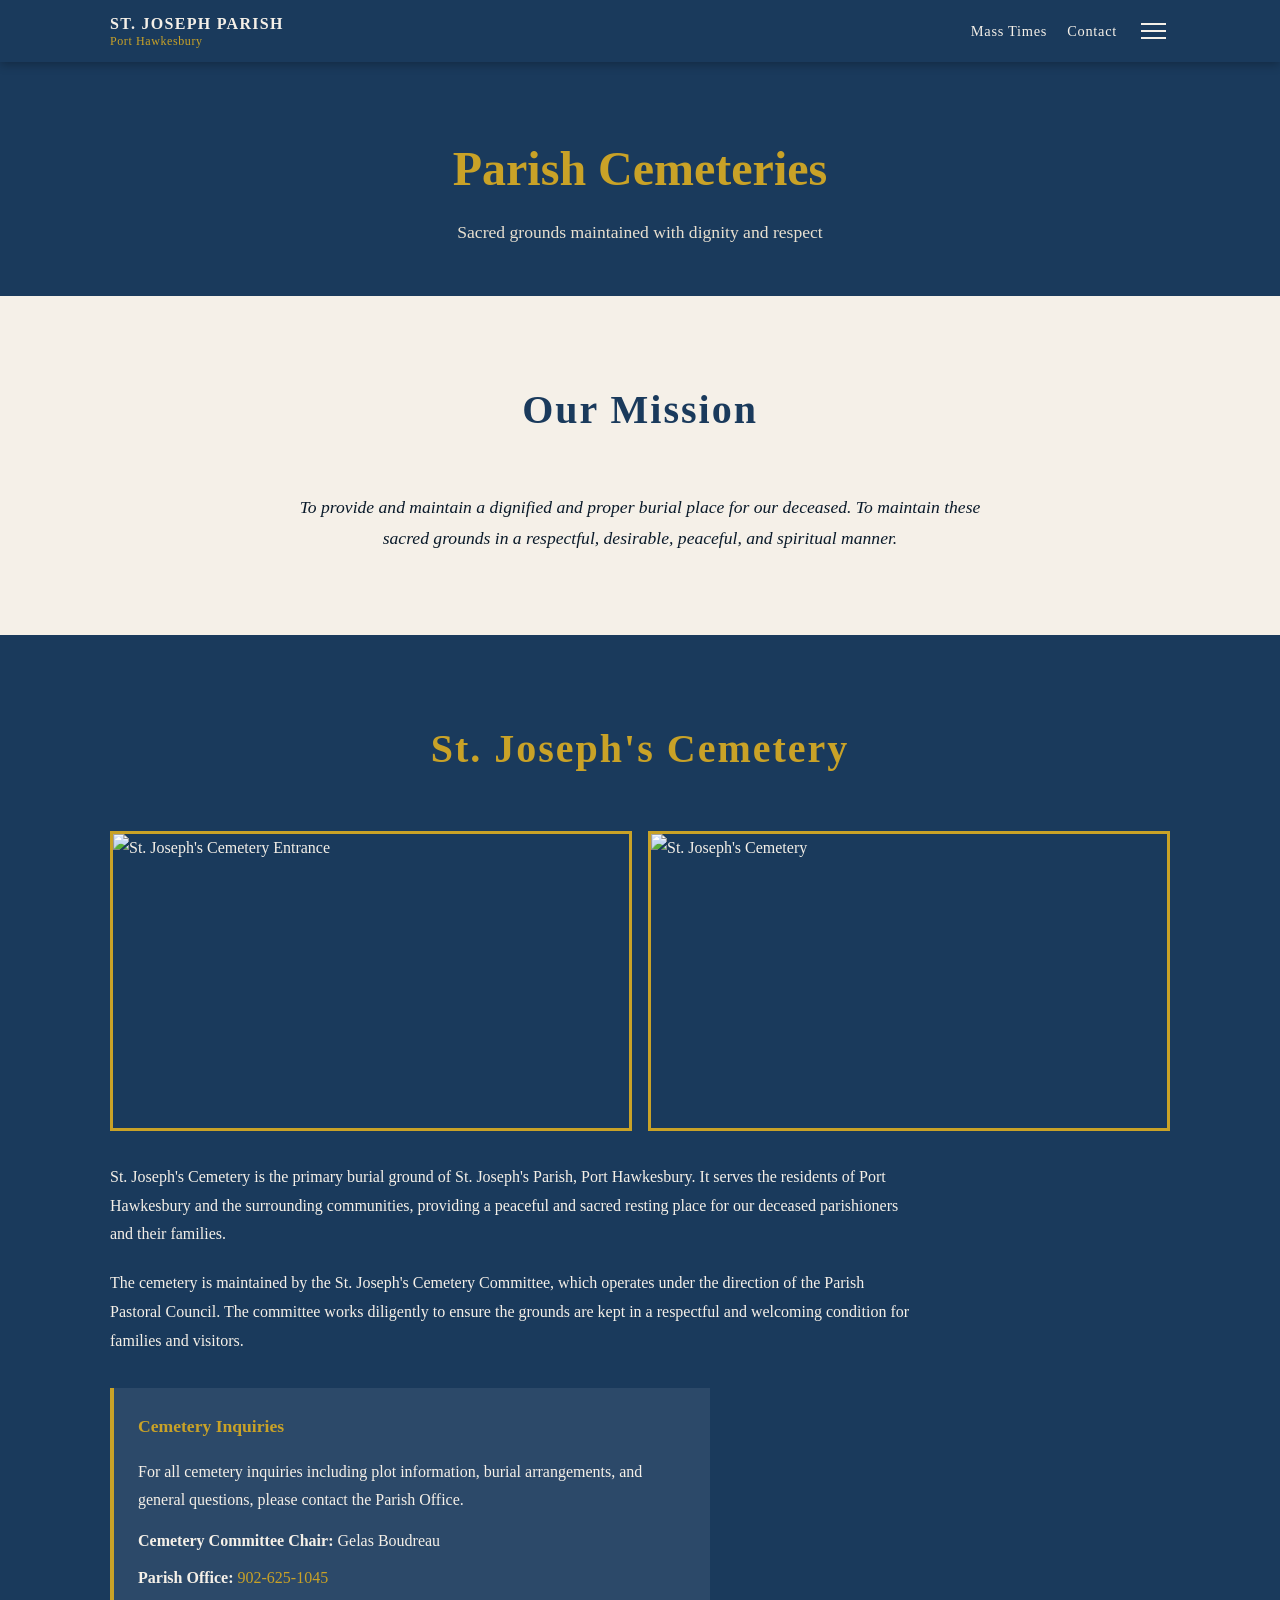
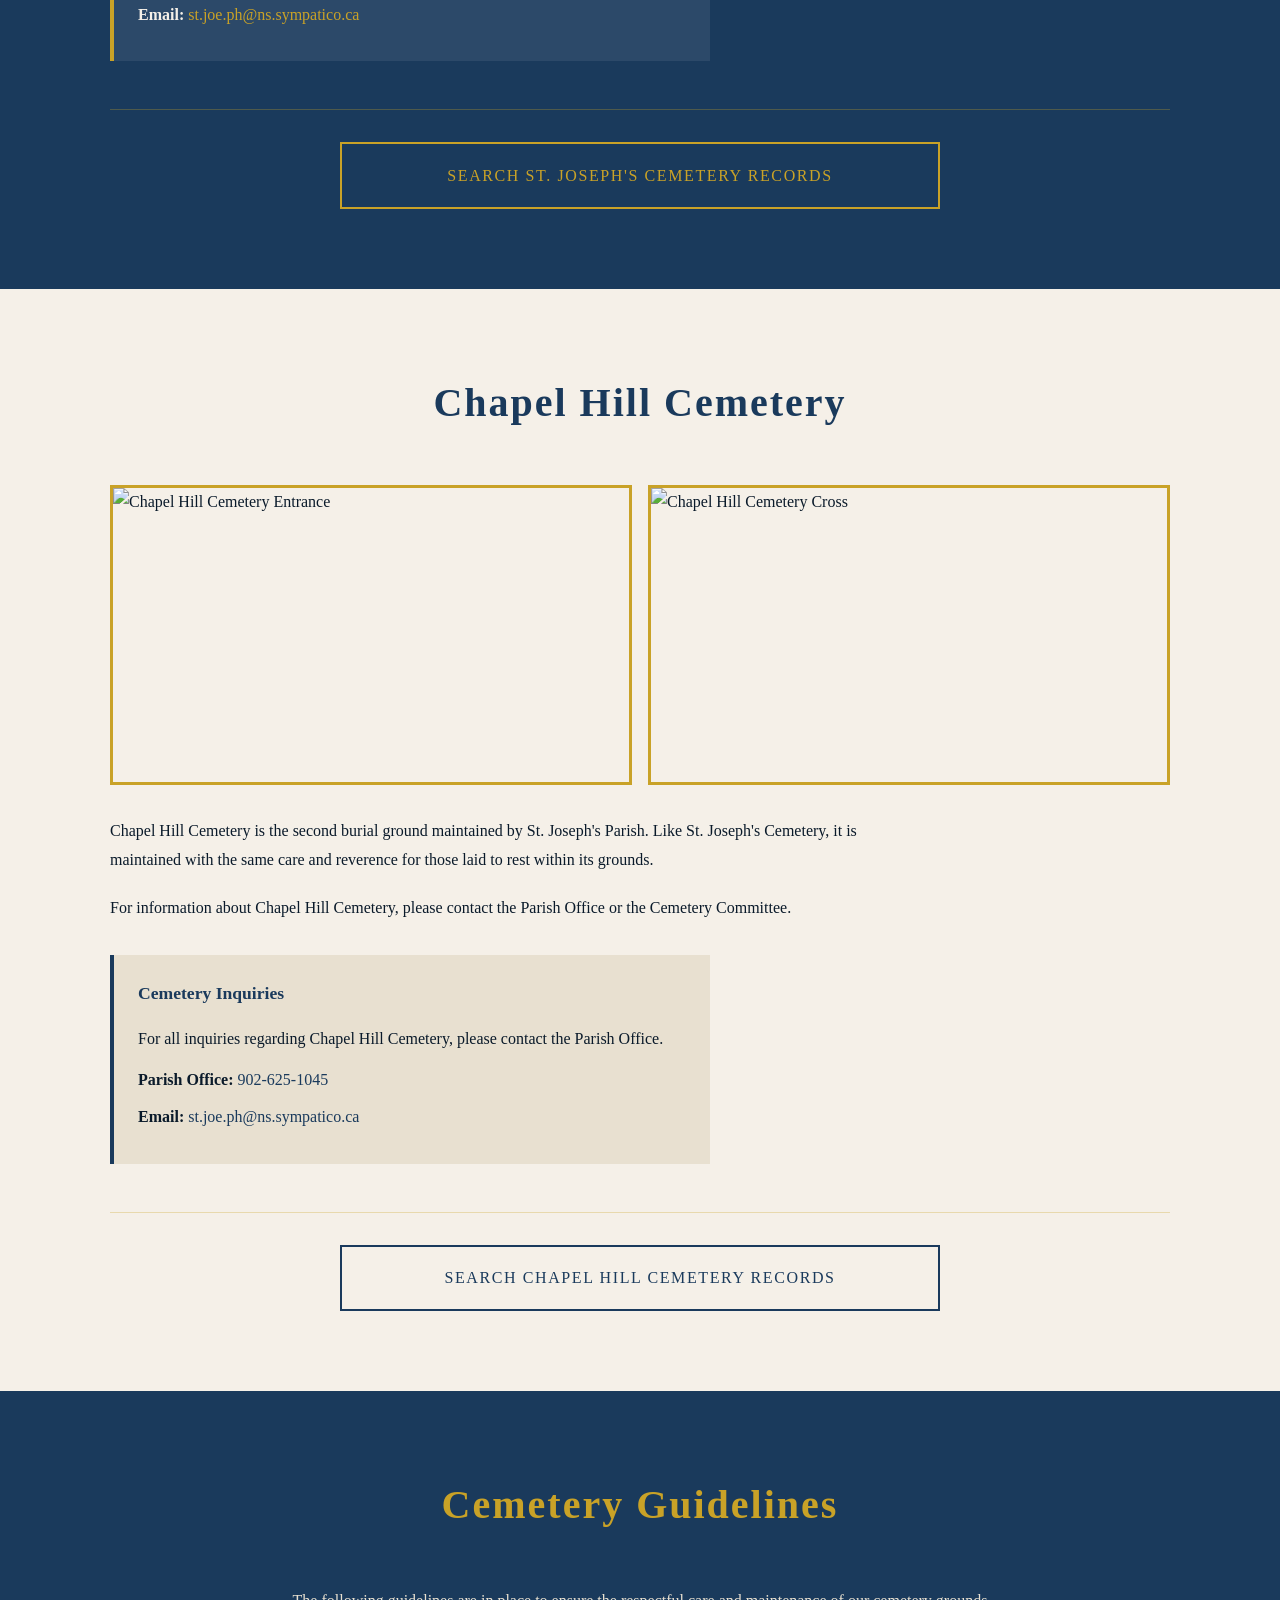
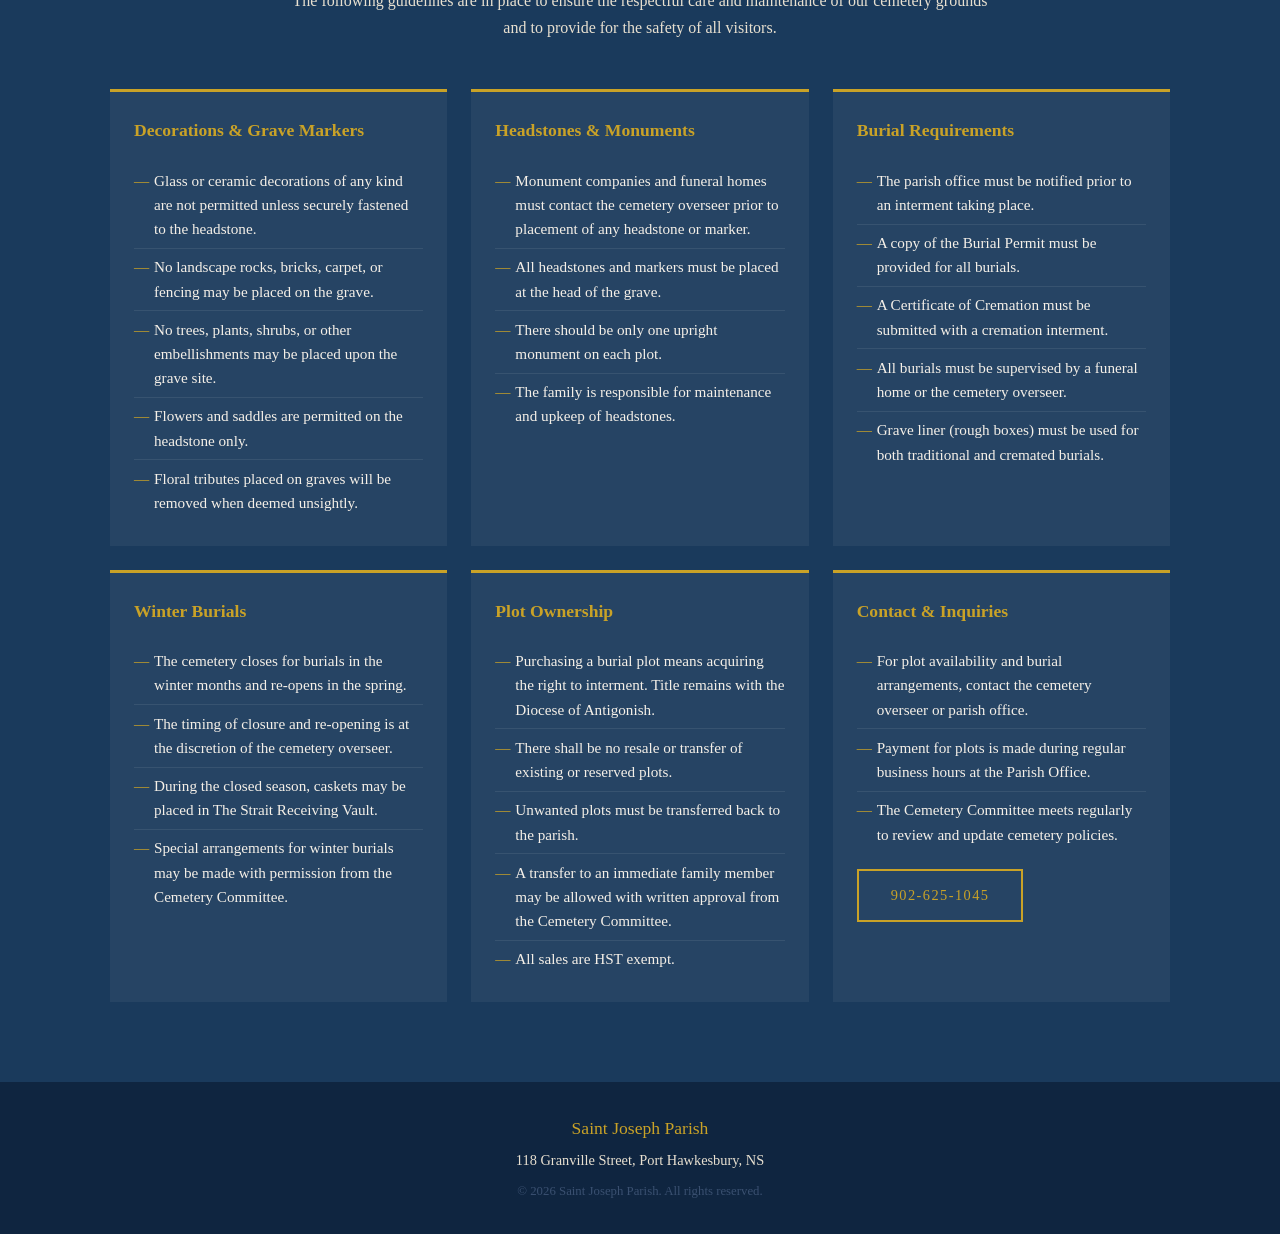
==== commit 08830a6b: "removed pastoirla councl in the about section it was moved to the committes section a while ago. jus" ====
--- a/cemeteries.html
+++ b/cemeteries.html
@@ -40,7 +40,7 @@
                 <ul class="sidebar-dropdown-menu">
                     <li><a href="about.html">Our Parish</a></li>
                     <li><a href="history.html">Parish History</a></li>
-                    <li><a href="pastoral-council.html">Pastoral Council</a></li>
+                    
                     <li><a href="staff.html">Staff</a></li>
                 </ul>
             </li>
@@ -60,18 +60,14 @@
                     <li><a href="ministries.html#eucharist">Eucharist Ministry</a></li>
                     <li><a href="ministries.html#lector">Lector Ministry</a></li>
                     <li><a href="ministries.html#hospitality">Hospitality Ministry</a></li>
-                    <li><a href="ministries.html#greeters">Greeters &amp; Ushers</a></li>
+                    
                     <li><a href="ministries.html#funeral">Funeral Servers</a></li>
                 </ul>
             </li>
             <li class="sidebar-dropdown">
                 <button class="sidebar-dropdown-toggle">Committees <span>▾</span></button>
                 <ul class="sidebar-dropdown-menu">
-                    <li><a href="committees.html#finance">Finance</a></li>
-                    <li><a href="committees.html#fundraising">Fundraising</a></li>
-                    <li><a href="committees.html#liturgy">Liturgy</a></li>
-                    <li><a href="committees.html#property">Property</a></li>
-                    <li><a href="committees.html#cemetery">Cemetery</a></li>
+                    <li><a href="committees.html#pastoral-council">Pastoral Council</a></li><li><a href="committees.html#finance">Finance</a></li><li><a href="committees.html#fundraising">Fundraising</a></li><li><a href="committees.html#liturgy">Liturgy</a></li><li><a href="committees.html#property">Property</a></li><li><a href="committees.html#cemetery">Cemetery</a></li>
                 </ul>
             </li>
             <li class="sidebar-dropdown">
@@ -102,8 +98,7 @@
                     <li><a href="cemeteries.html#guidelines">Guidelines</a></li>
                 </ul>
             </li>
-            <li><a href="giving.html">Giving</a></li>
-            <li><a href="closet.html">The Closet</a></li>
+            <li><a href="closet.html">St. Joseph's Closet</a></li><li><a href="giving.html">Giving</a></li>
         </ul>
     </div>
 
@@ -263,7 +258,7 @@
     <footer>
         <div class="footer-content">
             <p class="footer-name">Saint Joseph Parish</p>
-            <p class="footer-address">138 Granville Street, Port Hawkesbury, NS</p>
+            <p class="footer-address">118 Granville Street, Port Hawkesbury, NS</p>
             <p class="footer-copy">&copy; 2026 Saint Joseph Parish. All rights reserved.</p>
         </div>
     </footer>
@@ -280,3 +275,12 @@
 
 
 
+
+
+
+
+
+
+
+
+
--- a/css/style.css
+++ b/css/style.css
@@ -1863,4 +1863,196 @@
     max-height: 400px;
     object-fit: cover;
     border: 3px solid var(--gold);
+}
+
+/* =====================
+   COMMITTEES PAGE
+===================== */
+.committee-card {
+    max-width: 850px;
+    margin: 0 auto;
+}
+
+.committee-header {
+    display: flex;
+    flex-direction: column;
+    gap: 0.5rem;
+    margin-bottom: 1.5rem;
+    padding-bottom: 1rem;
+    border-bottom: 3px solid var(--gold);
+}
+
+.committee-title {
+    font-size: clamp(1.6rem, 4vw, 2.2rem);
+    color: var(--burgundy);
+    margin: 0;
+}
+
+.committee-title.light {
+    color: var(--gold);
+}
+
+.committee-chair {
+    display: flex;
+    gap: 0.5rem;
+    align-items: center;
+}
+
+.committee-chair-label {
+    color: var(--text-mid);
+    font-size: 0.9rem;
+    font-style: italic;
+}
+
+.committee-chair-light .committee-chair-label {
+    color: var(--cream);
+}
+
+.committee-chair-name {
+    color: var(--burgundy);
+    font-weight: bold;
+    font-size: 0.95rem;
+}
+
+.committee-chair-light .committee-chair-name {
+    color: var(--warm-white);
+}
+
+.committee-card p {
+    color: var(--text-dark);
+    line-height: 1.8;
+    margin-bottom: 1.25rem;
+}
+
+.section-dark .committee-card p {
+    color: var(--warm-white);
+}
+
+.committee-join {
+    background-color: var(--cream);
+    border-left: 4px solid var(--gold);
+    padding: 1.25rem 1.5rem;
+    margin-top: 1.5rem;
+}
+
+.committee-join p {
+    color: var(--text-dark) !important;
+    margin-bottom: 1rem;
+}
+
+.committee-join-dark {
+    background-color: rgba(255,255,255,0.08);
+    border-left: 4px solid var(--gold);
+}
+
+.committee-join-dark p {
+    color: var(--warm-white) !important;
+}
+
+/* =====================
+   MEDIA PAGE
+===================== */
+.media-card {
+    max-width: 800px;
+    margin: 0 auto;
+    text-align: center;
+}
+
+.media-card p {
+    color: var(--warm-white);
+    line-height: 1.8;
+    margin-bottom: 1.5rem;
+}
+
+.media-card-light p {
+    color: var(--text-dark);
+}
+
+.media-schedule {
+    display: grid;
+    grid-template-columns: 1fr 1fr;
+    gap: 1.5rem;
+    max-width: 400px;
+    margin: 0 auto 2rem;
+}
+
+.media-schedule-item {
+    background-color: rgba(255,255,255,0.08);
+    border: 2px solid var(--gold);
+    padding: 1.25rem;
+}
+
+.media-schedule-item h3 {
+    color: var(--gold);
+    font-size: 1rem;
+    margin-bottom: 0.25rem;
+}
+
+.media-schedule-item p {
+    color: var(--warm-white);
+    font-size: 1.2rem;
+    font-weight: bold;
+    margin: 0;
+}
+
+.media-btn-group {
+    margin-top: 1.5rem;
+}
+
+.media-placeholder {
+    background-color: var(--cream);
+    border: 2px dashed var(--gold);
+    padding: 3rem 2rem;
+    margin-top: 1.5rem;
+}
+
+.media-placeholder p {
+    color: var(--text-mid) !important;
+    font-style: italic;
+    margin: 0;
+}
+
+.media-placeholder-dark {
+    background-color: rgba(255,255,255,0.05);
+    border: 2px dashed var(--gold);
+}
+
+.media-placeholder-dark p {
+    color: var(--cream) !important;
+}
+
+.media-schedule-item-light {
+    background-color: var(--cream);
+    border: 2px solid var(--burgundy);
+}
+
+.media-schedule-item-light h3 {
+    color: var(--burgundy);
+}
+
+.media-schedule-item-light p {
+    color: var(--text-dark) !important;
+}
+
+/* =====================
+   ABOUT BUTTON GROUP
+===================== */
+.about-btn-group {
+    display: flex;
+    flex-wrap: wrap;
+    gap: 1rem;
+    justify-content: center;
+}
+
+/* =====================
+   HERO VIDEO
+===================== */
+.hero-video {
+    position: absolute;
+    top: 0;
+    left: 0;
+    width: 100%;
+    height: 100%;
+    object-fit: cover;
+    z-index: 0;
 }
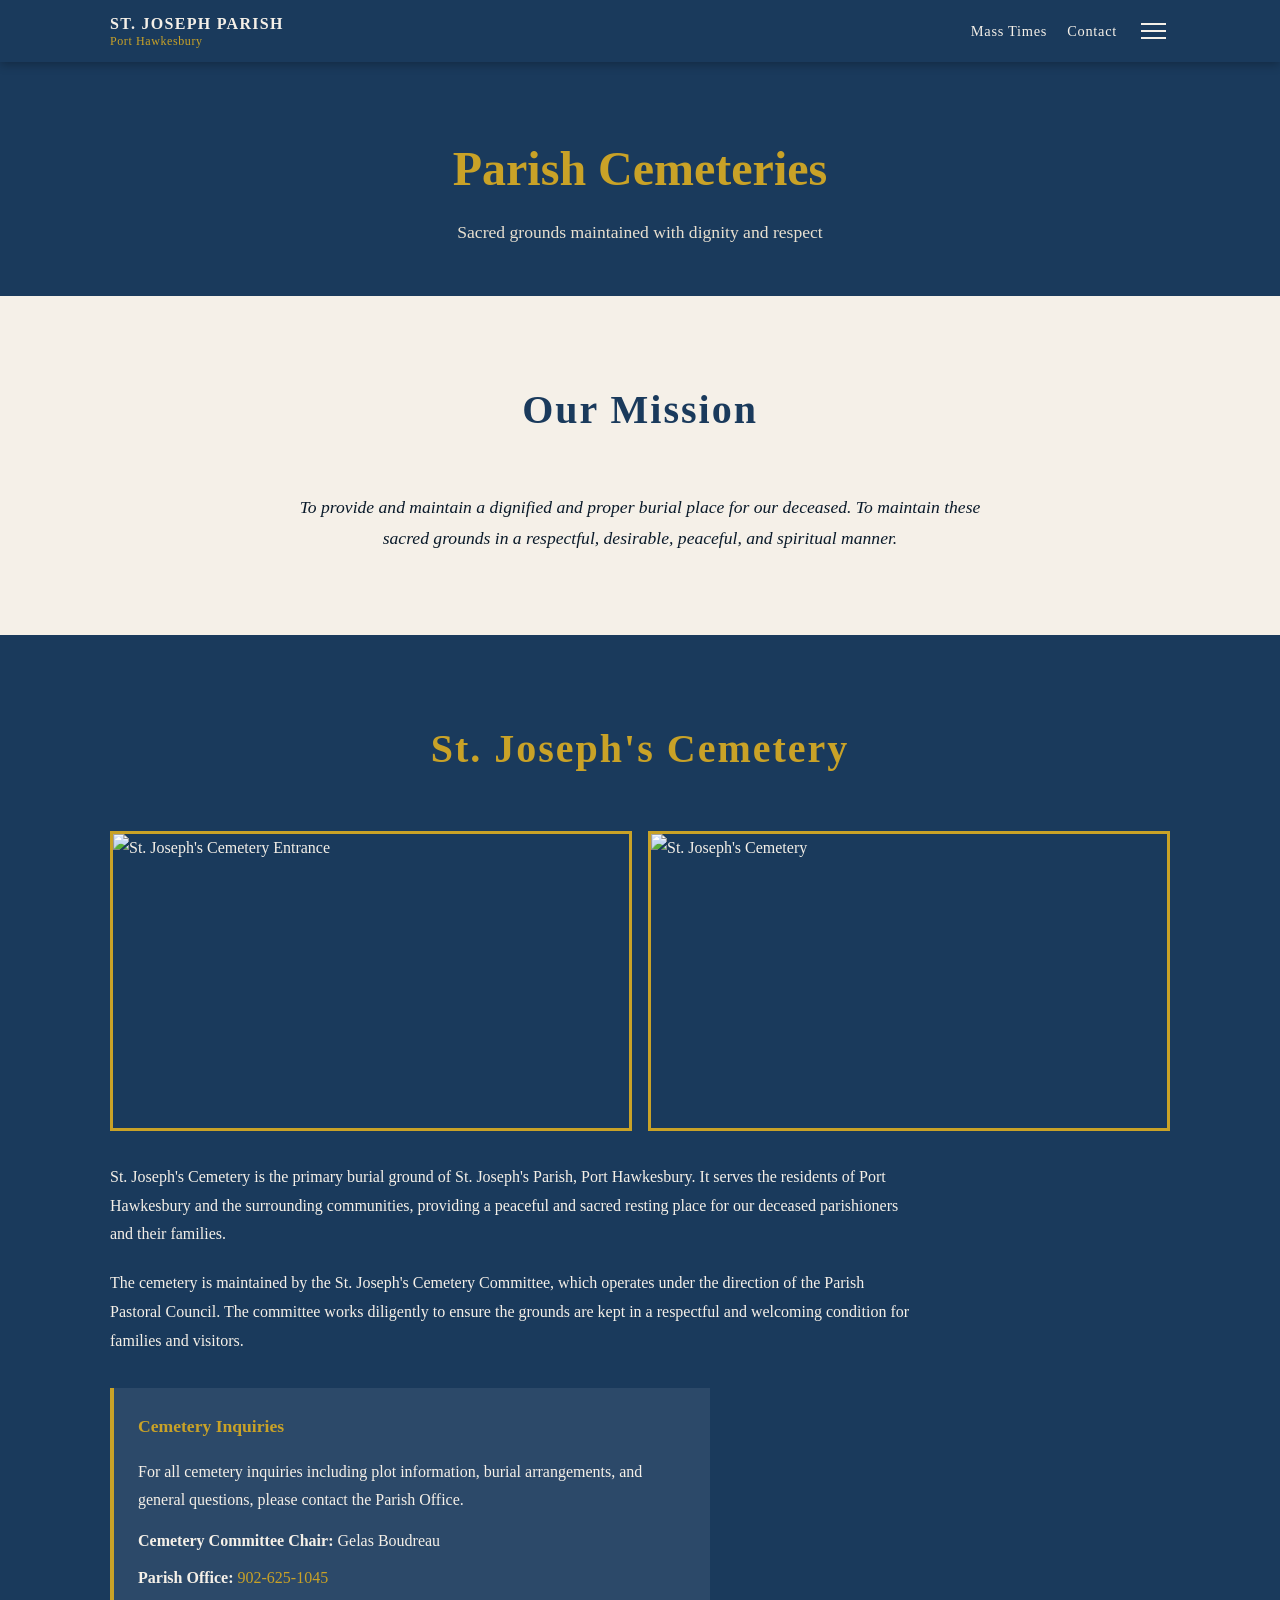
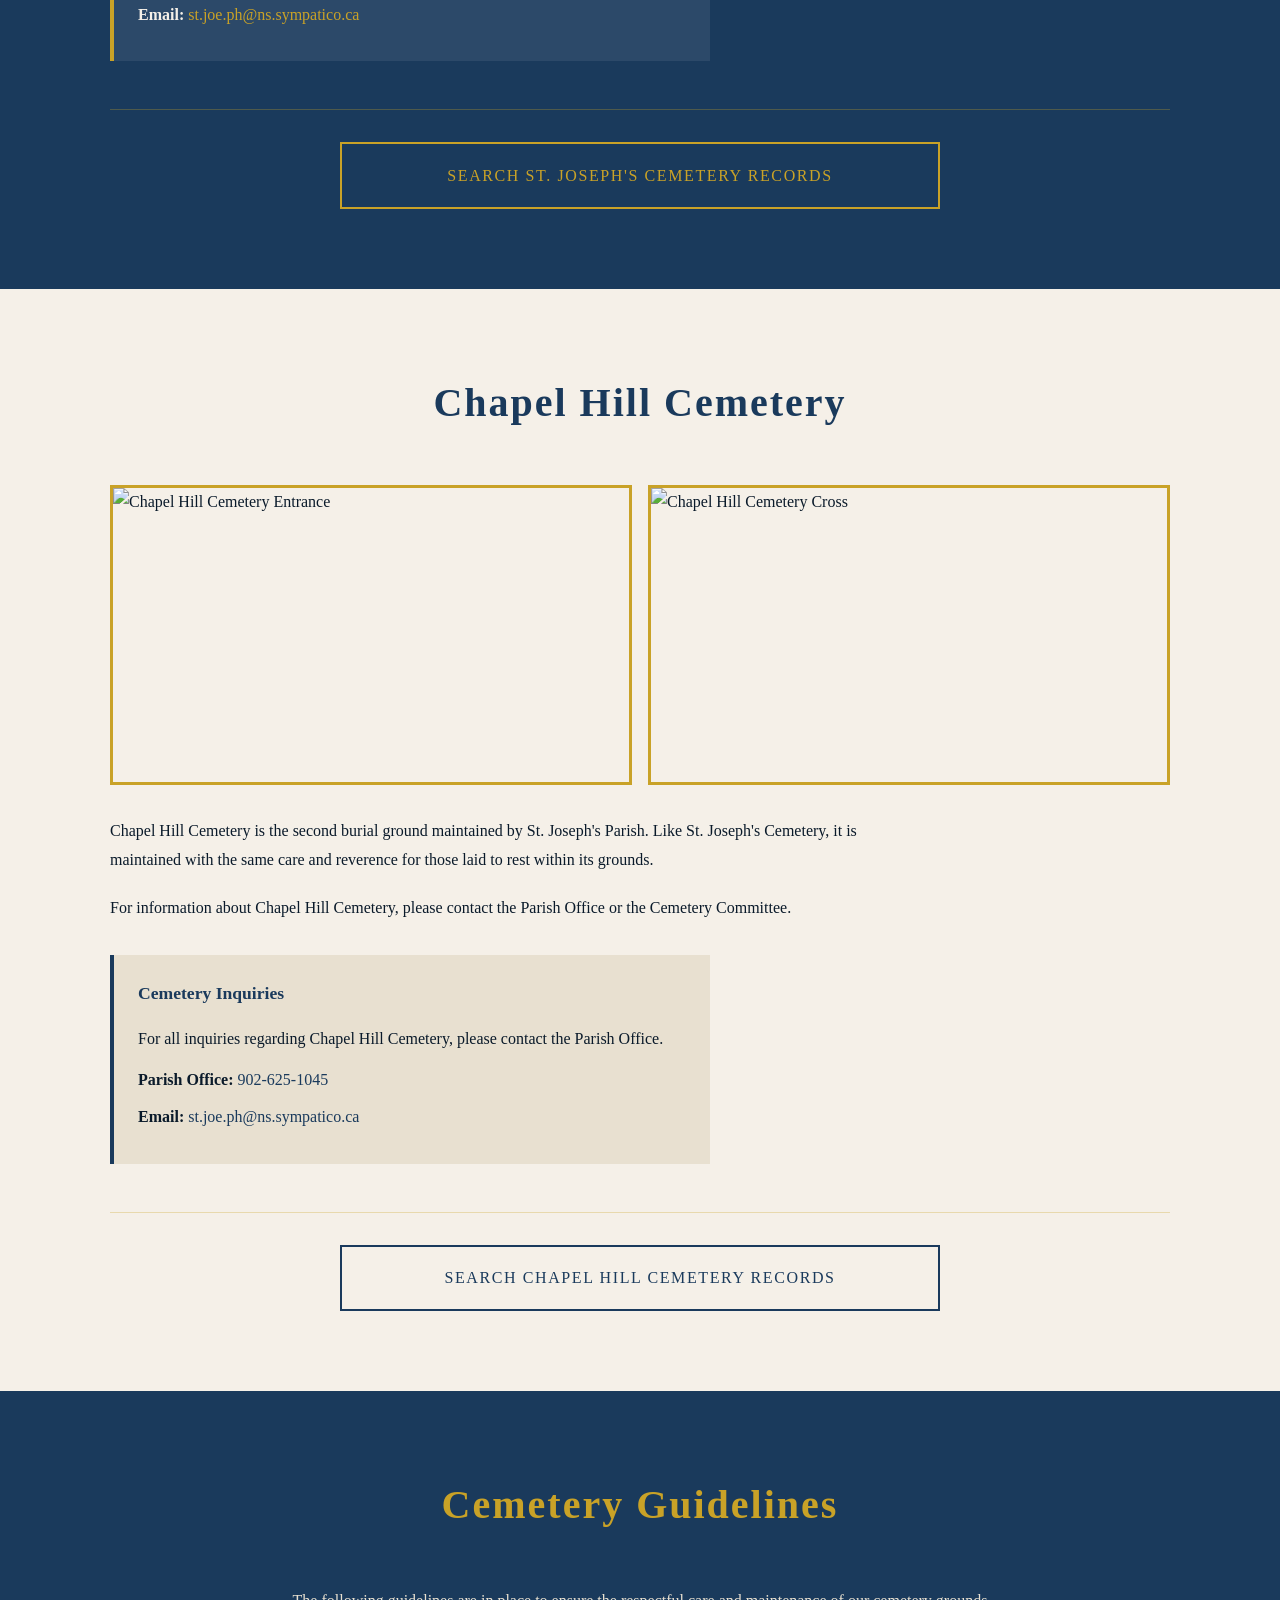
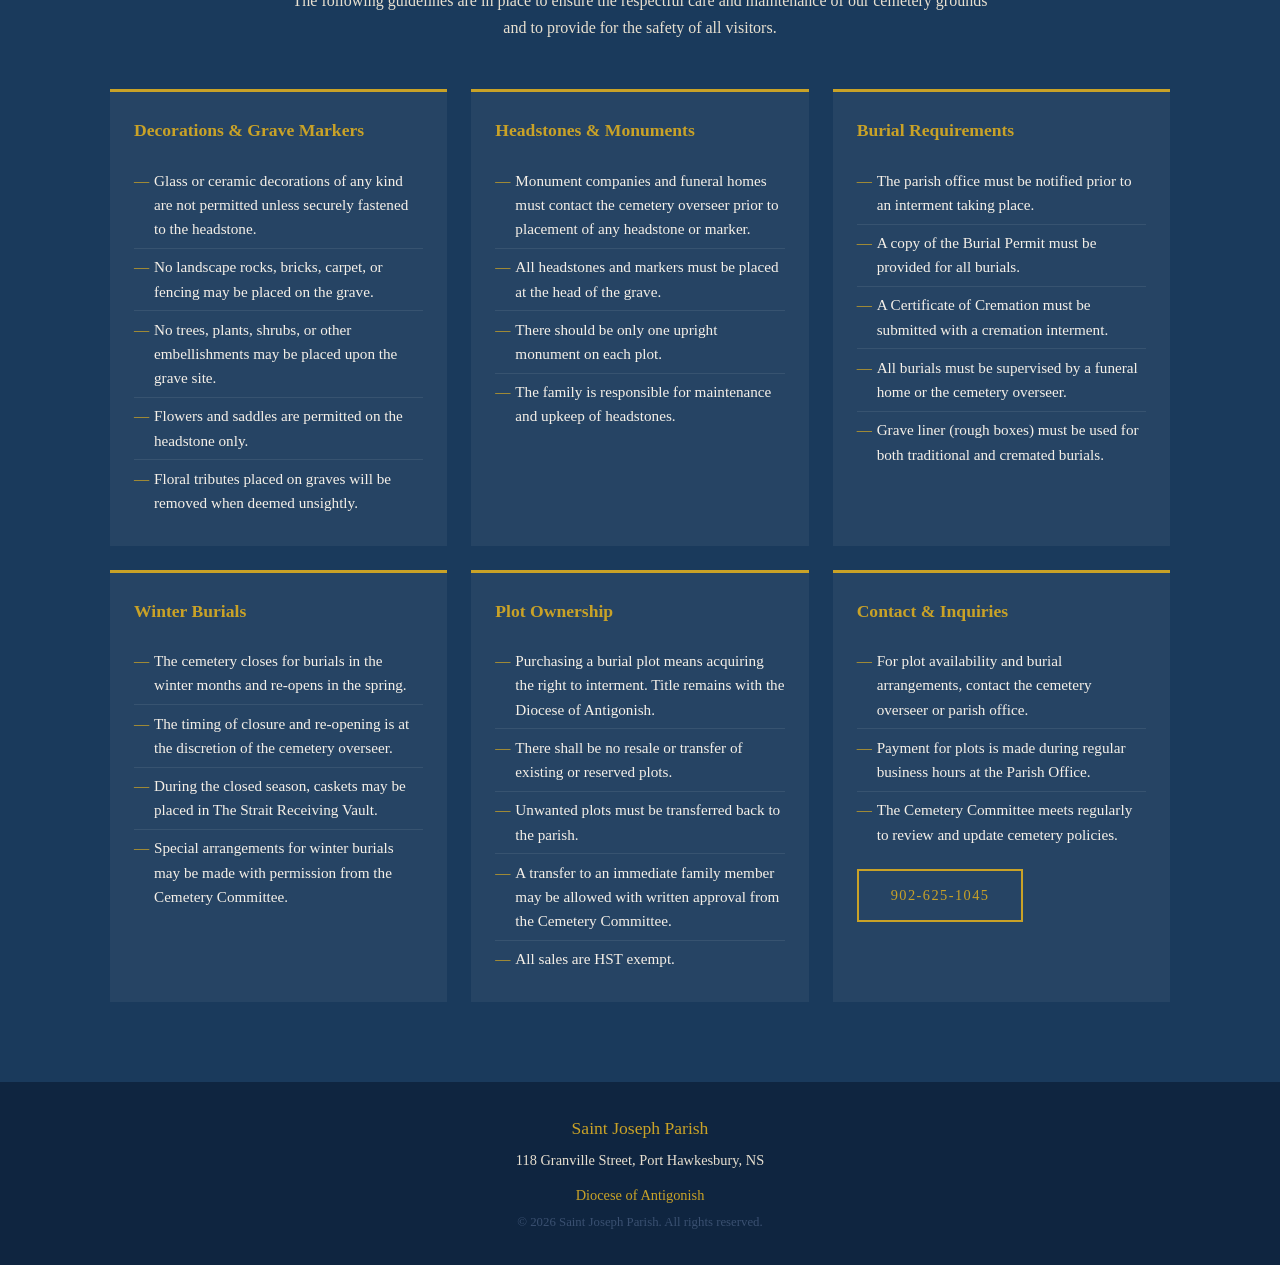
==== commit e13d490d: "removed greeters and usehres from the dropdown side bar when in committees.html and media.html" ====
--- a/cemeteries.html
+++ b/cemeteries.html
@@ -259,6 +259,7 @@
         <div class="footer-content">
             <p class="footer-name">Saint Joseph Parish</p>
             <p class="footer-address">118 Granville Street, Port Hawkesbury, NS</p>
+            <p class="footer-diocese"><a href="https://antigonishdiocese.com" target="_blank">Diocese of Antigonish</a></p>
             <p class="footer-copy">&copy; 2026 Saint Joseph Parish. All rights reserved.</p>
         </div>
     </footer>
@@ -284,3 +285,5 @@
 
 
 
+
+
--- a/css/style.css
+++ b/css/style.css
@@ -342,7 +342,7 @@
 .hero-overlay {
     position: absolute;
     inset: 0;
-    background-color: rgba(10, 26, 42, 0.6);
+    background-color: rgba(10, 26, 42, 0.171);
 }
 
 .hero-content {
@@ -883,6 +883,26 @@
 .history-photo img {
     width: 100%;
     border: 3px solid var(--gold);
+}
+
+.history-photos-grid {
+    display: flex;
+    gap: 2rem;
+    flex-wrap: wrap;
+    justify-content: center;
+    margin-top: 2rem;
+    margin-bottom: 2rem;
+}
+
+.history-photos-grid .history-photo {
+    flex: 1 1 400px;
+    max-width: 580px;
+}
+
+.history-photos-grid .history-photo img {
+    width: 100%;
+    height: auto;
+    display: block;
 }
 
 /* =====================
@@ -2055,4 +2075,102 @@
     height: 100%;
     object-fit: cover;
     z-index: 0;
+}
+
+/* =====================
+   CLOSET GALLERY
+===================== */
+.closet-gallery-track-wrapper {
+    overflow: hidden;
+    width: 100%;
+}
+
+.closet-gallery-track {
+    display: flex;
+    gap: 1rem;
+    animation: scroll-gallery 20s linear infinite;
+}
+
+.closet-gallery-img {
+    height: 350px;
+    width: auto;
+    object-fit: cover;
+    border: 3px solid var(--gold);
+    flex-shrink: 0;
+}
+
+@keyframes scroll-gallery {
+    0% { transform: translateX(0); }
+    100% { transform: translateX(-50%); }
+}
+
+/* =============================================
+   KOC — BLESSED MCGIVNEY
+   ============================================= */
+
+.koc-mcgivney-subtitle {
+    color: var(--gold);
+    font-style: italic;
+    margin-bottom: 1.5rem;
+}
+
+.koc-prayer {
+    border-left: 3px solid var(--gold);
+    padding-left: 1.5rem;
+    margin-top: 1rem;
+}
+
+.koc-prayer h3 {
+    color: var(--gold);
+    font-size: 1rem;
+    font-style: italic;
+    margin-bottom: 1rem;
+}
+
+.koc-prayer p {
+    color: var(--cream);
+    font-style: italic;
+    line-height: 1.8;
+}
+
+/* =============================================
+   FOOTER — DIOCESE LINK
+   ============================================= */
+
+.footer-diocese {
+    margin-bottom: 0.25rem;
+}
+
+.footer-diocese a {
+    color: var(--gold);
+    text-decoration: none;
+    font-size: 0.9rem;
+}
+
+.footer-diocese a:hover {
+    text-decoration: underline;
+}
+
+/* =============================================
+   HISTORY — PHOTOS GRID & SINGLE PHOTO
+   ============================================= */
+
+.history-photos-grid {
+    display: flex;
+    gap: 2rem;
+    flex-wrap: wrap;
+    justify-content: center;
+    margin-top: 2rem;
+    margin-bottom: 2rem;
+}
+
+.history-photos-grid .history-photo {
+    flex: 1 1 400px;
+    max-width: 580px;
+}
+
+.history-photos-grid .history-photo img {
+    width: 100%;
+    height: auto;
+    display: block;
 }
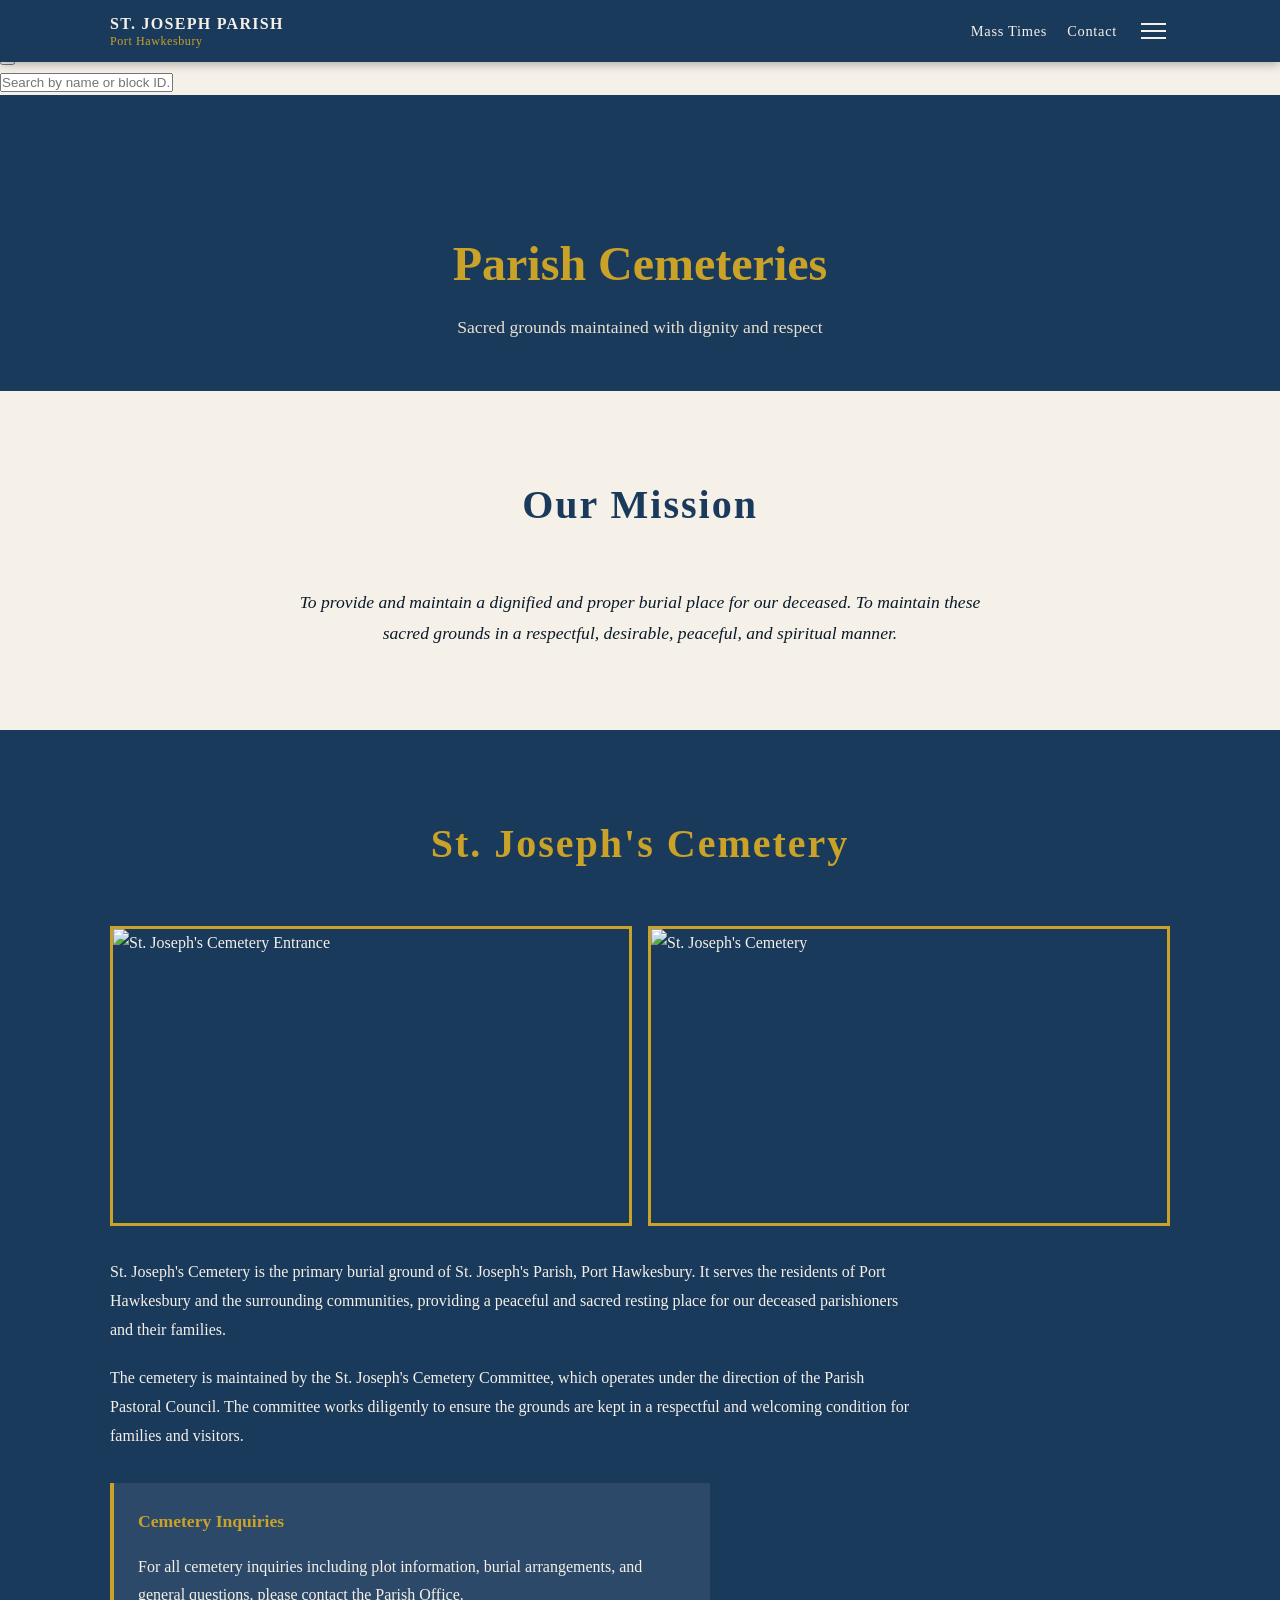
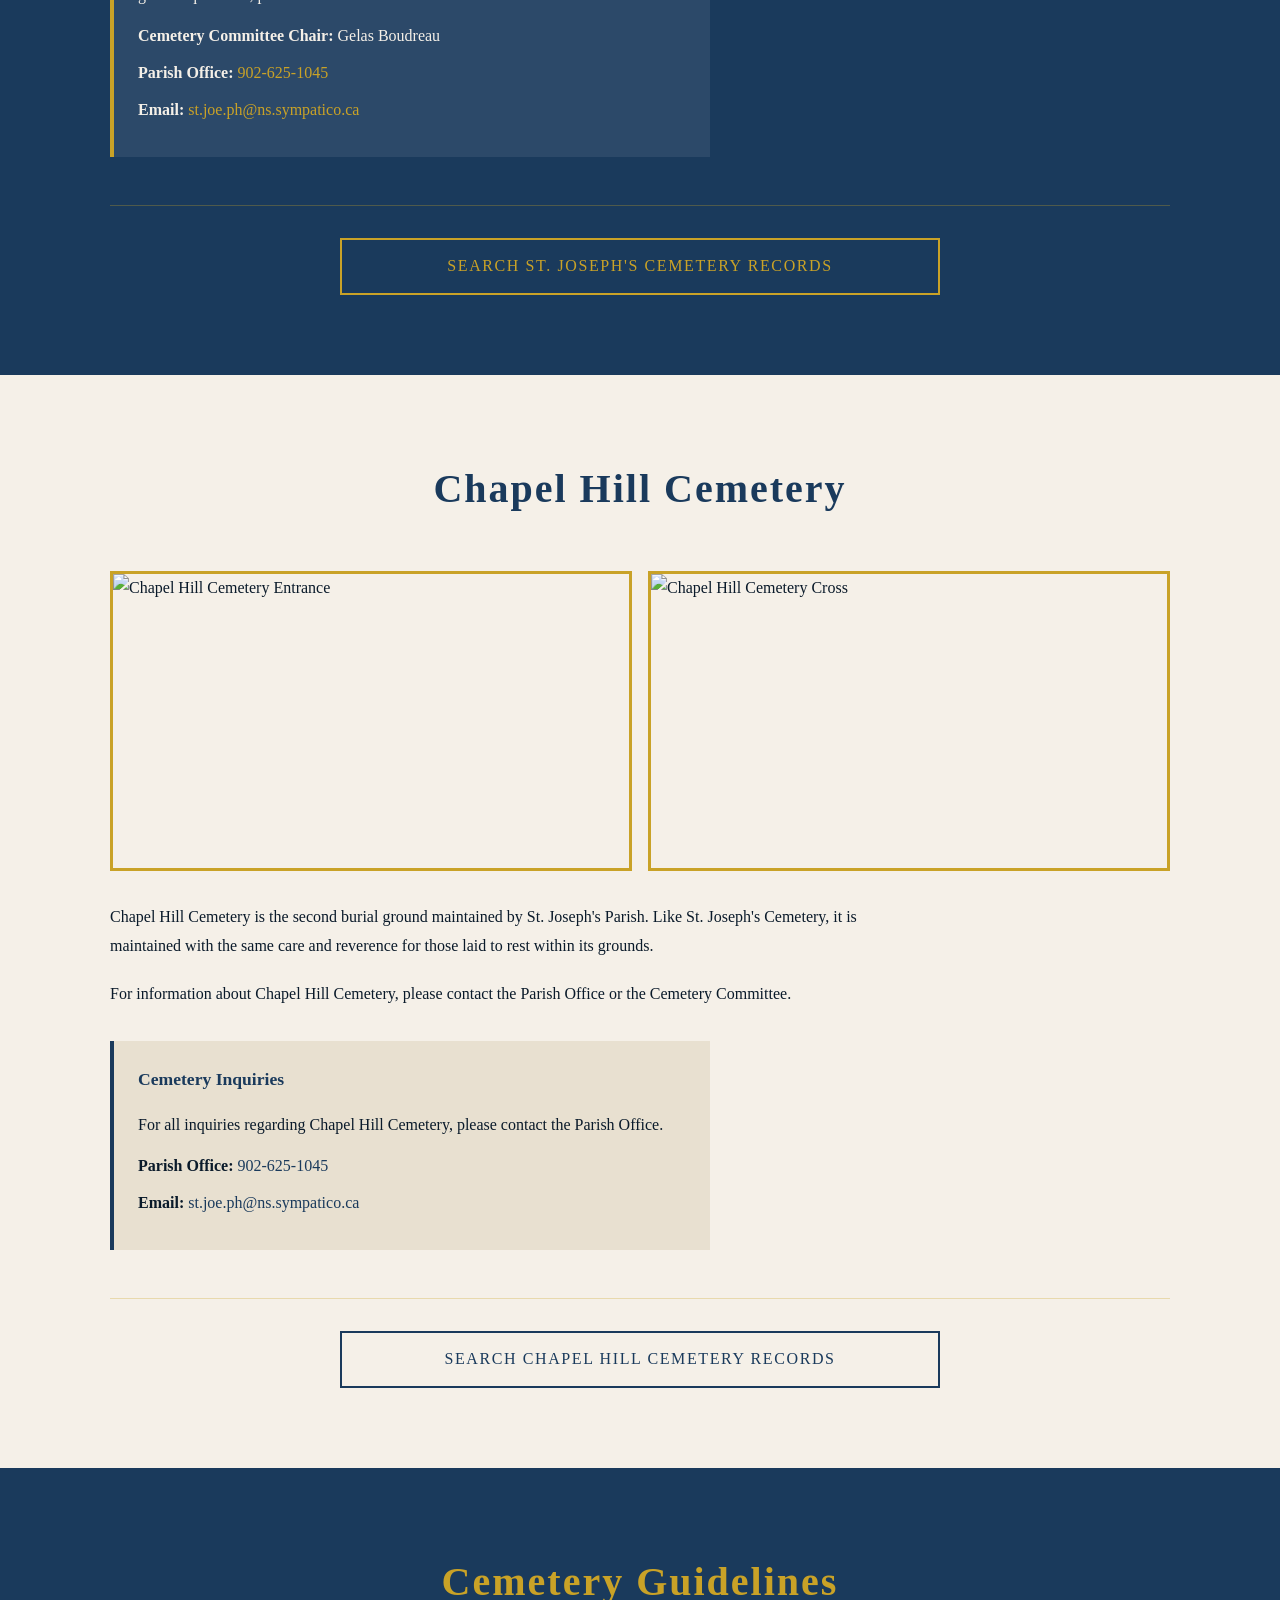
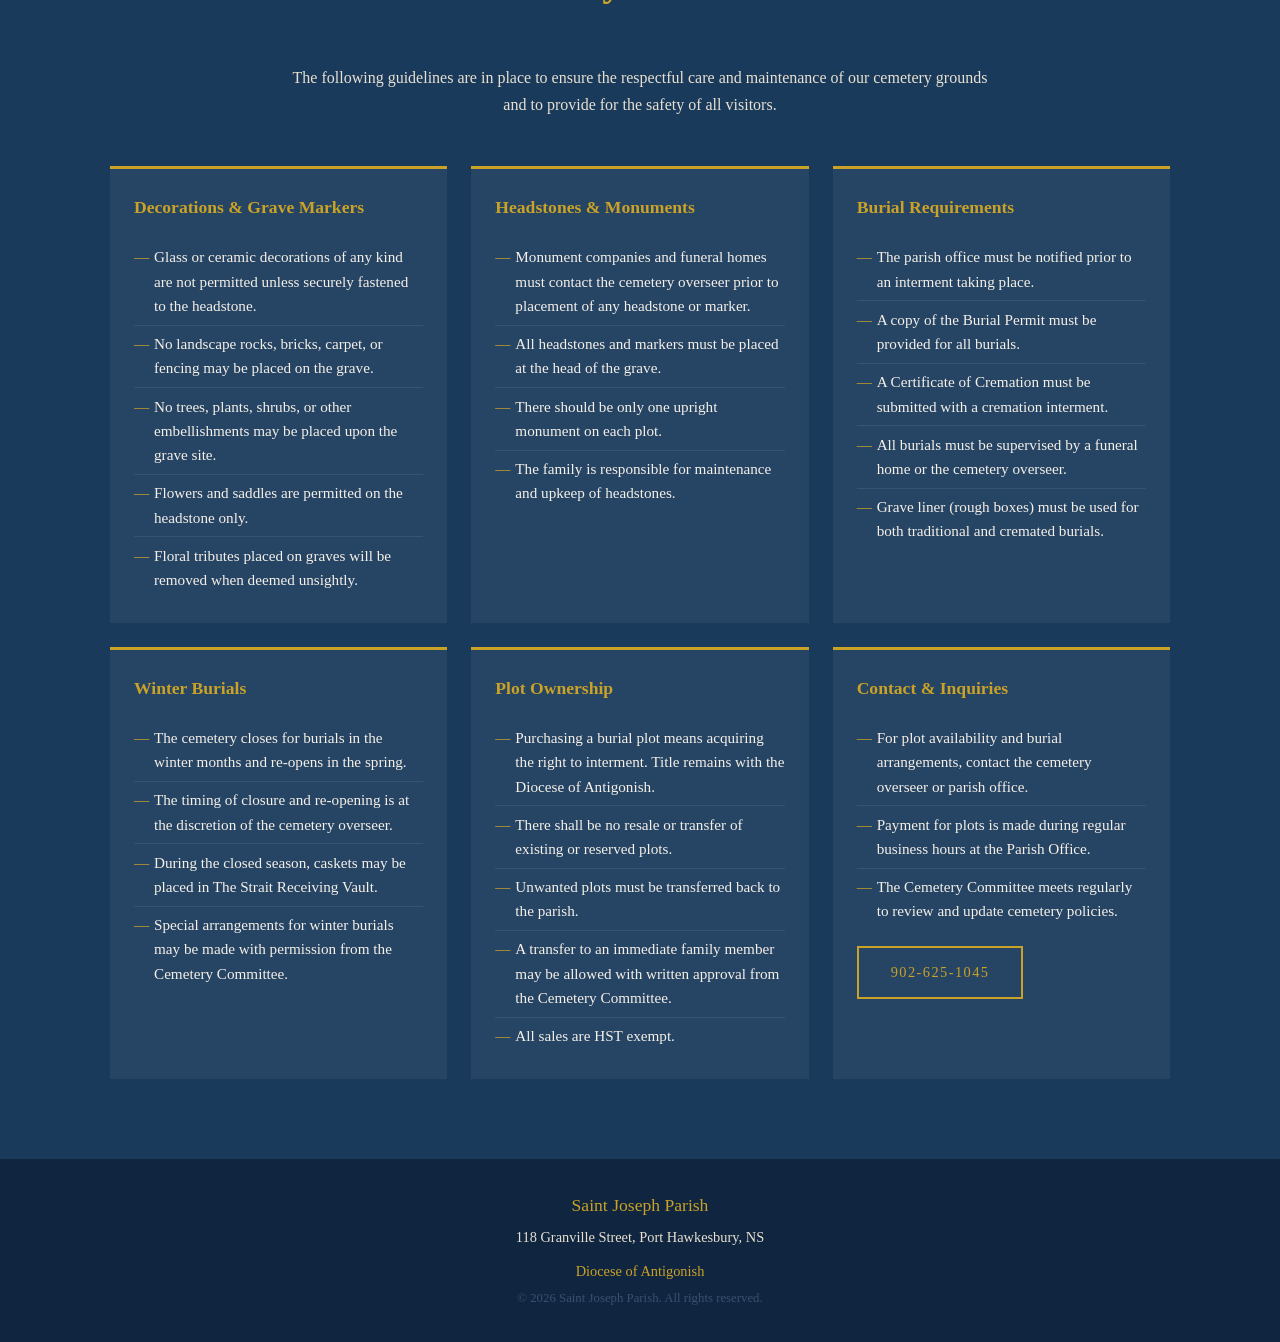
==== commit 5f7a7c29: "got rid of the develpoment of peace section. we dont have any information on it. so we are just gett" ====
--- a/cemeteries.html
+++ b/cemeteries.html
@@ -38,9 +38,8 @@
             <li class="sidebar-dropdown">
                 <button class="sidebar-dropdown-toggle">About <span>▾</span></button>
                 <ul class="sidebar-dropdown-menu">
-                    <li><a href="about.html">Our Parish</a></li>
+                    <li><a href="index.html#about">Our Parish</a></li>
                     <li><a href="history.html">Parish History</a></li>
-                    
                     <li><a href="staff.html">Staff</a></li>
                 </ul>
             </li>
@@ -60,14 +59,18 @@
                     <li><a href="ministries.html#eucharist">Eucharist Ministry</a></li>
                     <li><a href="ministries.html#lector">Lector Ministry</a></li>
                     <li><a href="ministries.html#hospitality">Hospitality Ministry</a></li>
-                    
                     <li><a href="ministries.html#funeral">Funeral Servers</a></li>
                 </ul>
             </li>
             <li class="sidebar-dropdown">
                 <button class="sidebar-dropdown-toggle">Committees <span>▾</span></button>
                 <ul class="sidebar-dropdown-menu">
-                    <li><a href="committees.html#pastoral-council">Pastoral Council</a></li><li><a href="committees.html#finance">Finance</a></li><li><a href="committees.html#fundraising">Fundraising</a></li><li><a href="committees.html#liturgy">Liturgy</a></li><li><a href="committees.html#property">Property</a></li><li><a href="committees.html#cemetery">Cemetery</a></li>
+                    <li><a href="committees.html#pastoral-council">Pastoral Council</a></li>
+                    <li><a href="committees.html#finance">Finance</a></li>
+                    <li><a href="committees.html#fundraising">Fundraising</a></li>
+                    <li><a href="committees.html#liturgy">Liturgy</a></li>
+                    <li><a href="committees.html#property">Property</a></li>
+                    <li><a href="committees.html#cemetery">Cemetery</a></li>
                 </ul>
             </li>
             <li class="sidebar-dropdown">
@@ -87,8 +90,7 @@
                 <ul class="sidebar-dropdown-menu">
                     <li><a href="organizations.html#cwl">Catholic Women's League</a></li>
                     <li><a href="organizations.html#koc">Knights of Columbus</a></li>
-                    <li><a href="organizations.html#dnp">Development & Peace</a></li>
-                </ul>
+                    </ul>
             </li>
             <li class="sidebar-dropdown">
                 <button class="sidebar-dropdown-toggle">Cemeteries <span>▾</span></button>
@@ -98,8 +100,32 @@
                     <li><a href="cemeteries.html#guidelines">Guidelines</a></li>
                 </ul>
             </li>
-            <li><a href="closet.html">St. Joseph's Closet</a></li><li><a href="giving.html">Giving</a></li>
+            <li><a href="closet.html">St. Joseph's Closet</a></li>
+            <li><a href="giving.html">Giving</a></li>
         </ul>
+    </div>
+
+    <!-- CEMETERY SEARCH MODAL -->
+    <div class="cemetery-modal-overlay" id="cemetery-modal-overlay">
+        <div class="cemetery-modal">
+            <div class="cemetery-modal-header">
+                <h2 id="modal-title">Search Cemetery Records</h2>
+                <button class="cemetery-modal-close" id="cemetery-modal-close" aria-label="Close">✕</button>
+            </div>
+            <div class="cemetery-modal-body">
+                <div class="cemetery-search-bar">
+                    <input
+                        type="text"
+                        id="cemetery-search-input"
+                        placeholder="Search by name or block ID..."
+                        autocomplete="off"
+                        spellcheck="false"
+                    >
+                </div>
+                <div id="search-status" class="search-status"></div>
+                <div id="search-results" class="search-results"></div>
+            </div>
+        </div>
     </div>
 
     <!-- PAGE HEADER -->
@@ -144,12 +170,12 @@
                 </div>
             </div>
             <div class="cemetery-search-btn">
-                <a href="#" class="btn btn-gold cemetery-btn-full">Search St. Joseph's Cemetery Records</a>
-            </div>
-        </div>
-    </section>
-
-<!-- CHAPEL HILL CEMETERY -->
+                <button class="btn btn-gold cemetery-btn-full" id="sjc-search-btn">Search St. Joseph's Cemetery Records</button>
+            </div>
+        </div>
+    </section>
+
+    <!-- CHAPEL HILL CEMETERY -->
     <section id="chapelhill" class="section">
         <div class="container">
             <h2 class="section-title">Chapel Hill Cemetery</h2>
@@ -174,7 +200,7 @@
                 </div>
             </div>
             <div class="cemetery-search-btn">
-                <a href="#" class="btn btn-outline cemetery-btn-full">Search Chapel Hill Cemetery Records</a>
+                <button class="btn btn-outline cemetery-btn-full" id="chapel-search-btn">Search Chapel Hill Cemetery Records</button>
             </div>
         </div>
     </section>
@@ -267,23 +293,3 @@
     <script src="js/cemeteries.js"></script>
 </body>
 </html>
-
-
-
-
-
-
-
-
-
-
-
-
-
-
-
-
-
-
-
-
--- a/css/style.css
+++ b/css/style.css
@@ -2173,4 +2173,84 @@
     width: 100%;
     height: auto;
     display: block;
+}
+
+/* =============================================
+   HOME — GALLERY CAROUSEL
+   ============================================= */
+
+.gallery-carousel {
+    display: flex;
+    align-items: center;
+    justify-content: center;
+    gap: 1.5rem;
+    margin-top: 2rem;
+}
+
+.gallery-slide {
+    flex: 1;
+    max-width: 700px;
+    text-align: center;
+}
+
+.gallery-slide img {
+    max-width: 100%;
+    max-height: 500px;
+    width: auto;
+    height: auto;
+    border-radius: 4px;
+    border: 2px solid var(--gold);
+    display: block;
+    margin: 0 auto;
+}
+
+.gallery-caption {
+    color: var(--cream);
+    font-style: italic;
+    margin-top: 1rem;
+    font-size: 0.95rem;
+}
+
+.gallery-arrow {
+    background: none;
+    border: 2px solid var(--gold);
+    color: var(--gold);
+    font-size: 3rem;
+    line-height: 1;
+    width: 3.5rem;
+    height: 3.5rem;
+    border-radius: 50%;
+    cursor: pointer;
+    display: flex;
+    align-items: center;
+    justify-content: center;
+    flex-shrink: 0;
+    transition: background 0.2s, color 0.2s;
+}
+
+.gallery-arrow:hover {
+    background: var(--gold);
+    color: var(--burgundy);
+}
+
+.gallery-dots {
+    display: flex;
+    justify-content: center;
+    gap: 0.5rem;
+    margin-top: 1.5rem;
+}
+
+.gallery-dot {
+    width: 10px;
+    height: 10px;
+    border-radius: 50%;
+    border: 2px solid var(--gold);
+    background: none;
+    cursor: pointer;
+    padding: 0;
+    transition: background 0.2s;
+}
+
+.gallery-dot.active {
+    background: var(--gold);
 }
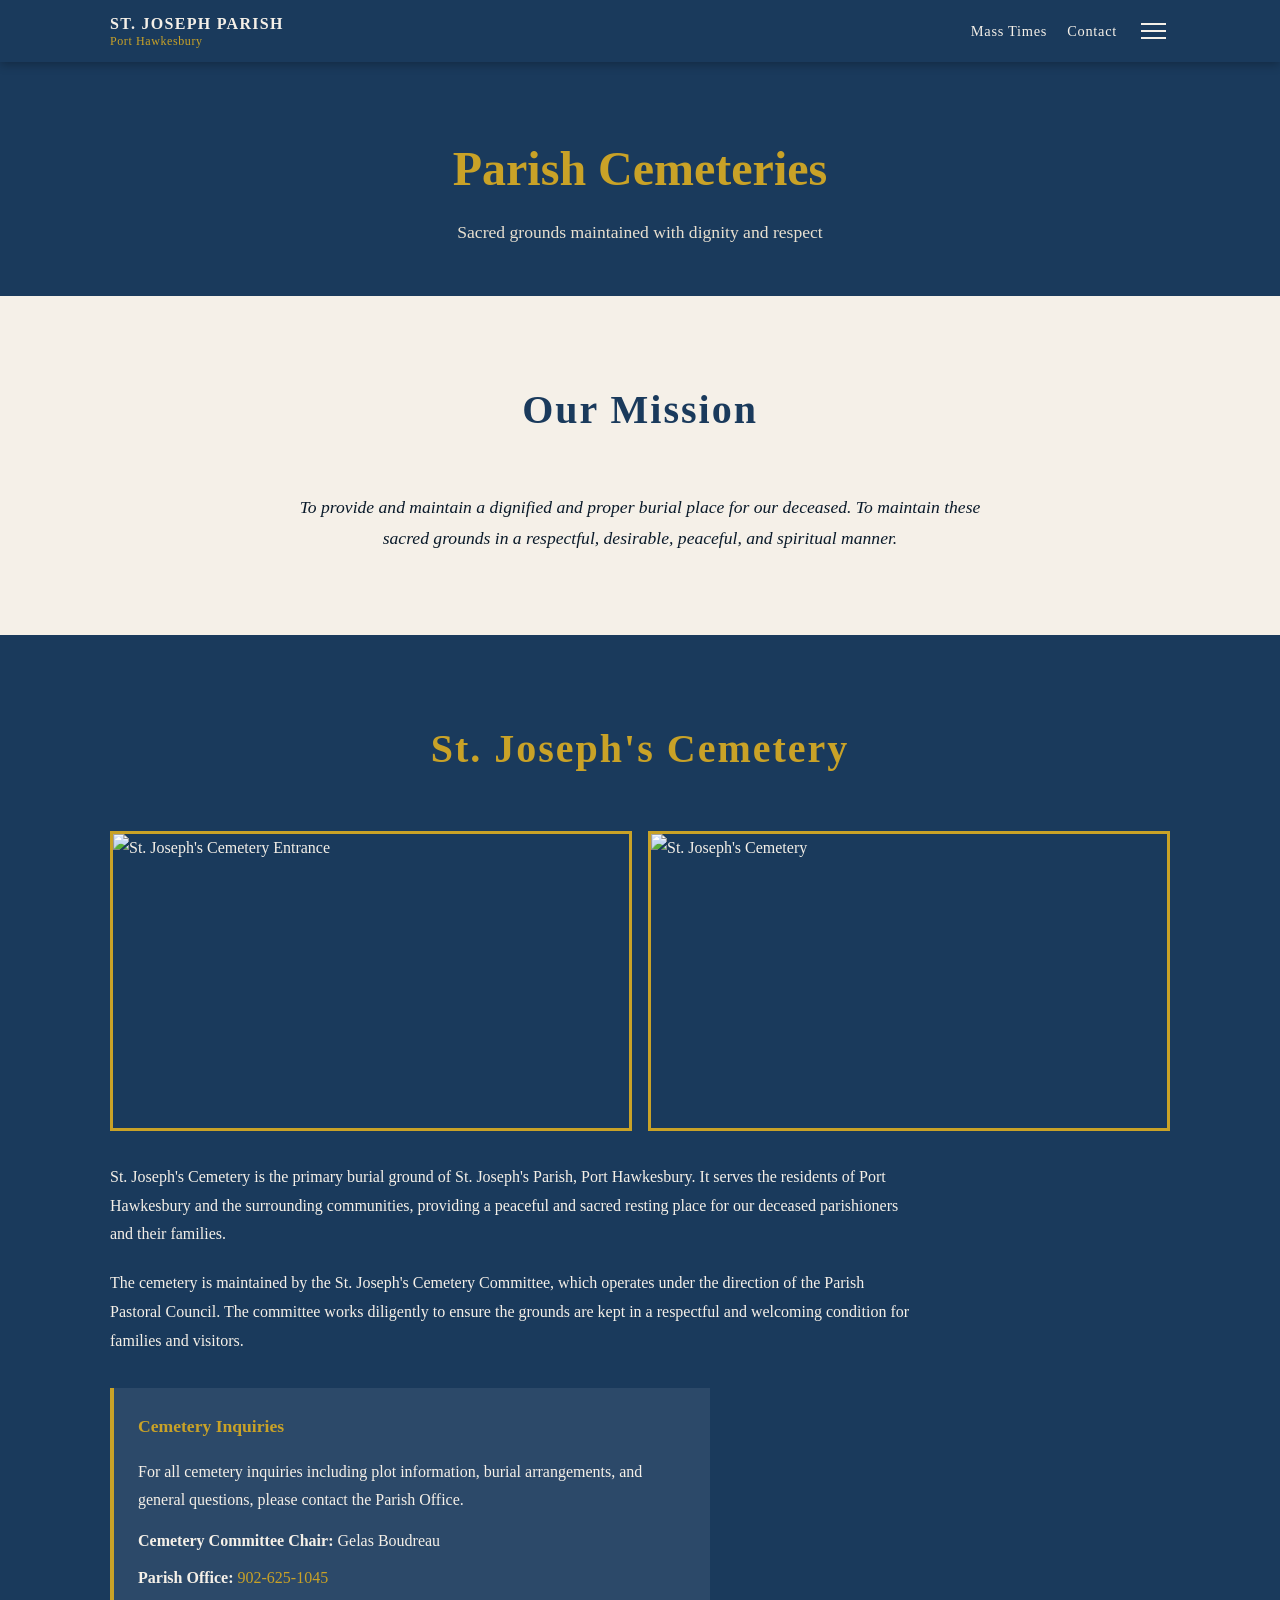
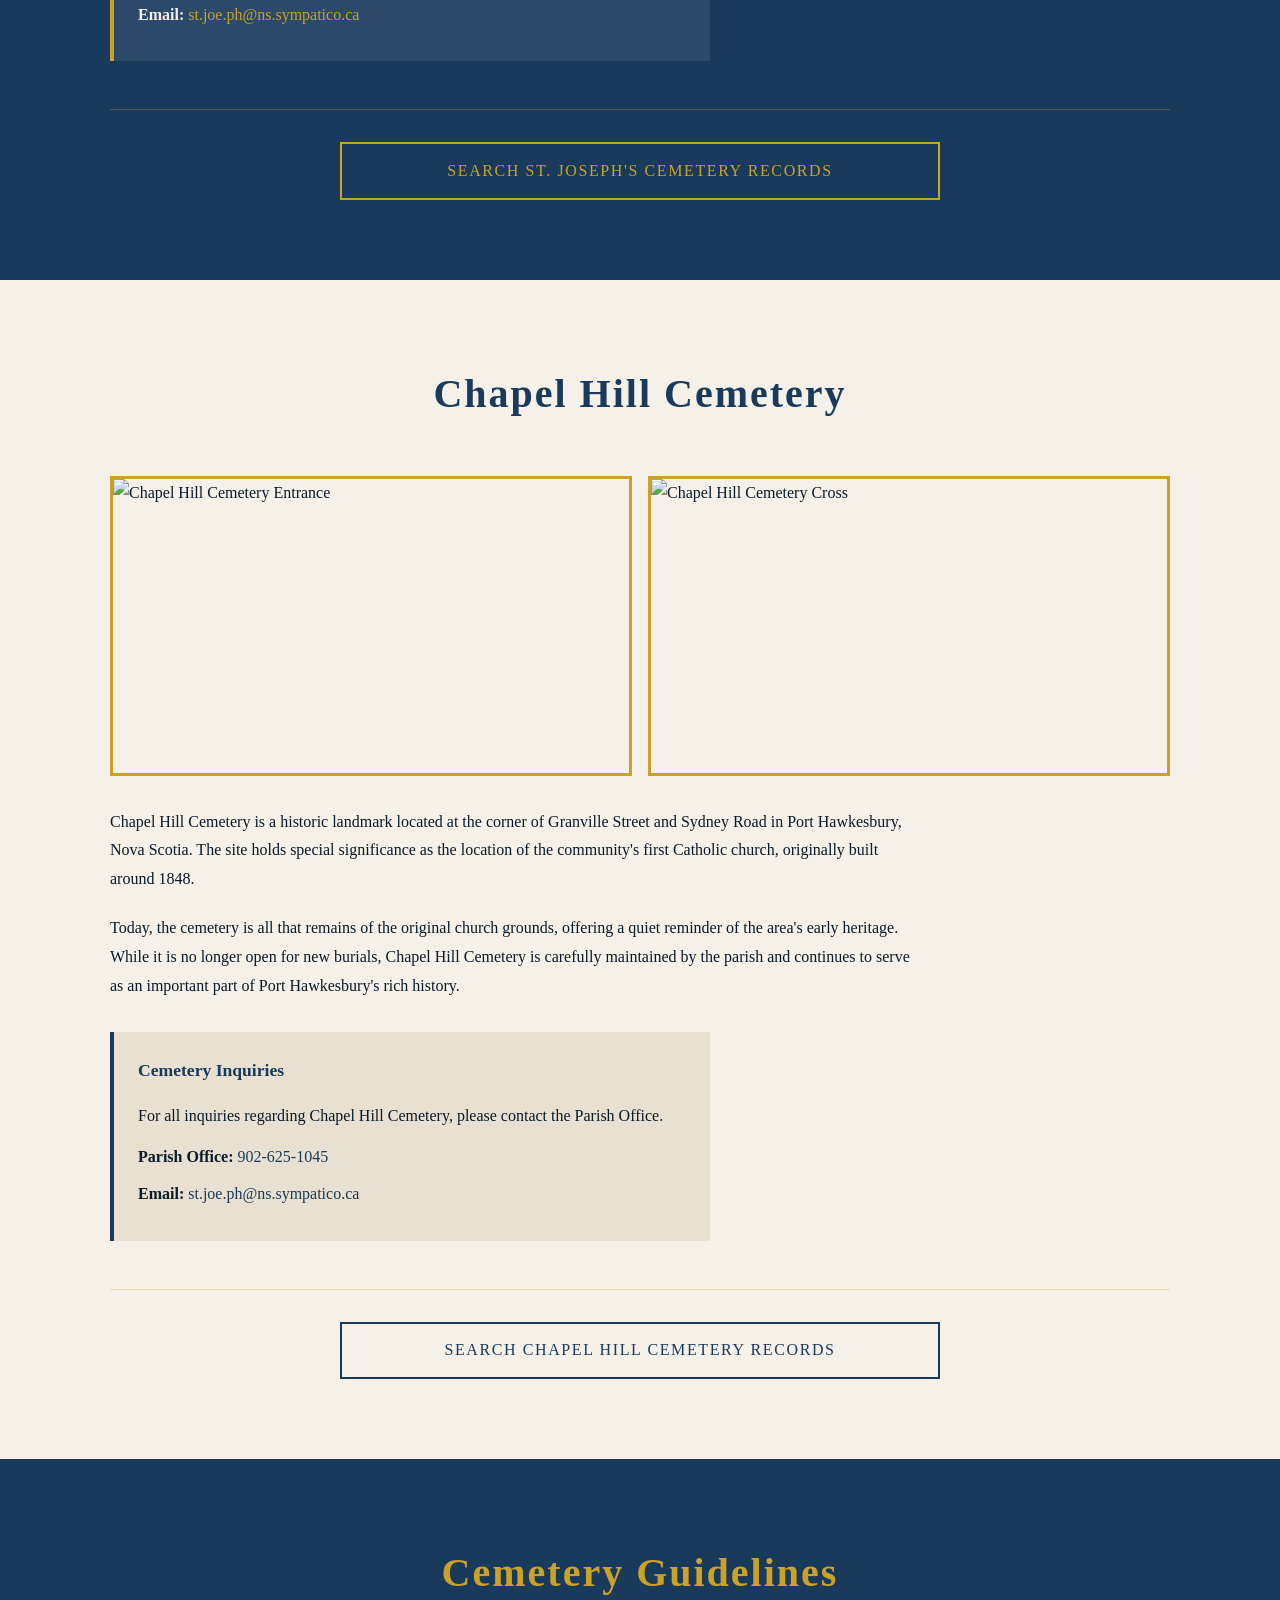
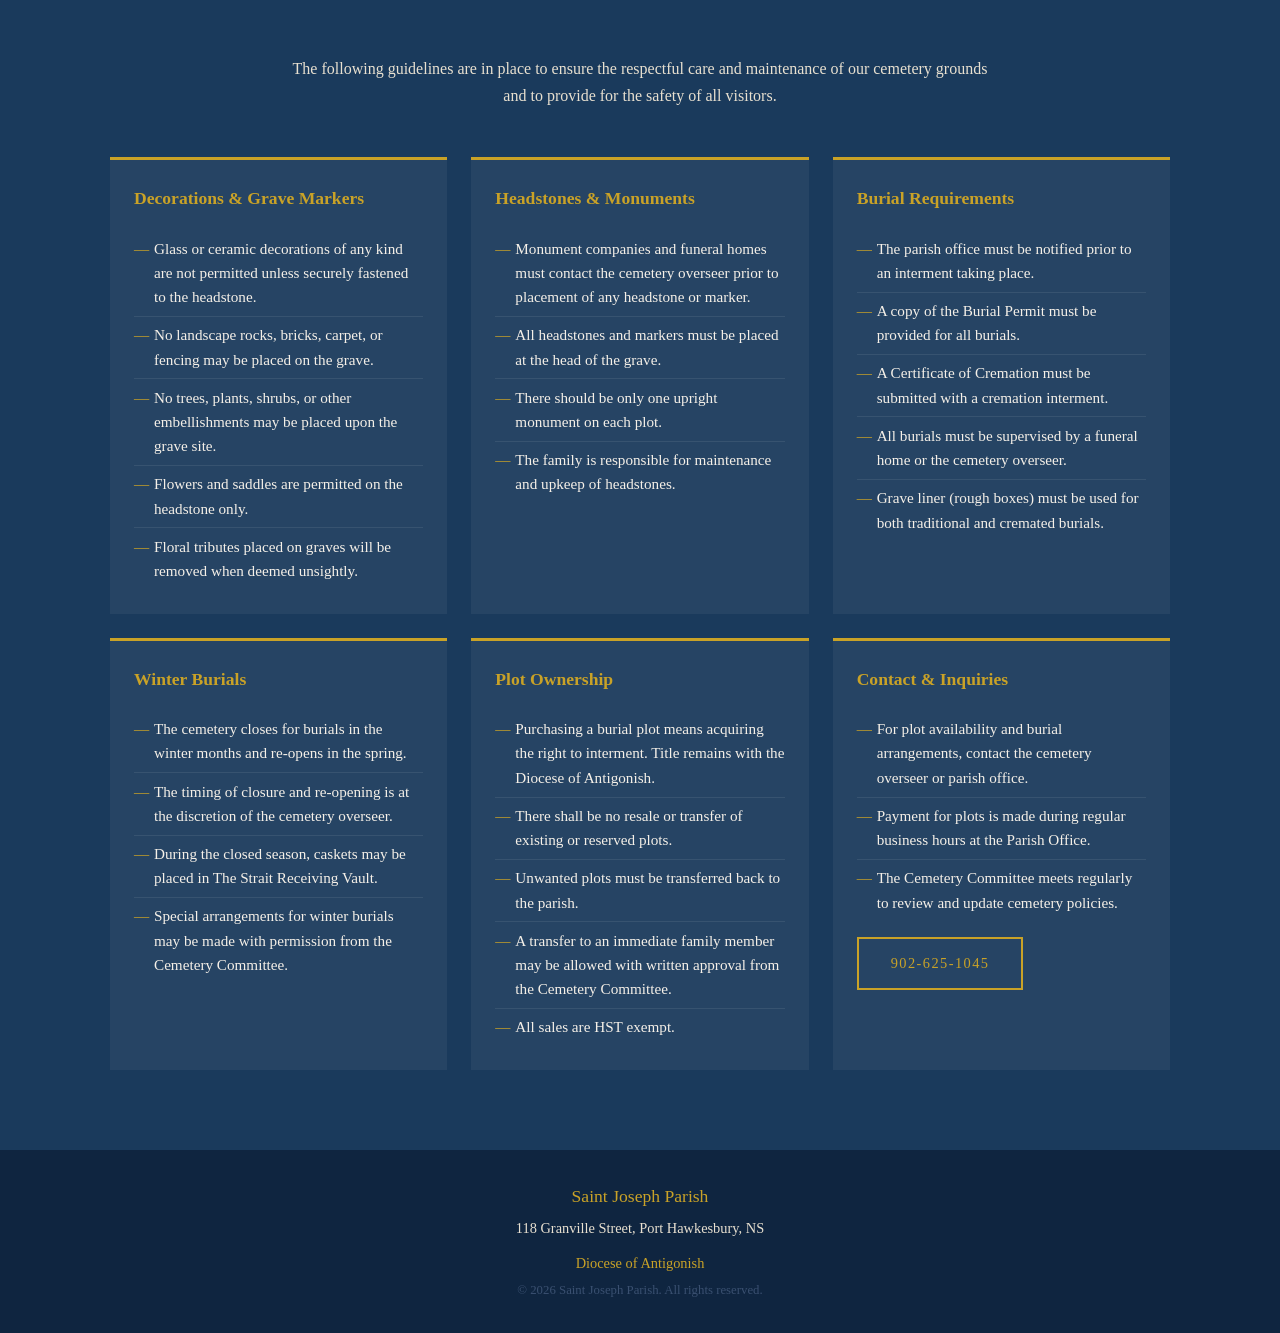
==== commit 0cf8ce9a: "added the for the website that sits on the tab that you are on." ====
--- a/cemeteries.html
+++ b/cemeteries.html
@@ -5,6 +5,7 @@
     <meta name="viewport" content="width=device-width, initial-scale=1.0">
     <meta name="description" content="St. Joseph's Parish Cemetery - Port Hawkesbury, Nova Scotia.">
     <title>Cemeteries | Saint Joseph Parish</title>
+    <link rel="icon" type="image/png" href="favicon.png">
     <link rel="stylesheet" href="css/style.css">
 </head>
 <body>
@@ -188,8 +189,8 @@
                 </div>
             </div>
             <div class="cemetery-info">
-                <p>Chapel Hill Cemetery is the second burial ground maintained by St. Joseph's Parish. Like St. Joseph's Cemetery, it is maintained with the same care and reverence for those laid to rest within its grounds.</p>
-                <p>For information about Chapel Hill Cemetery, please contact the Parish Office or the Cemetery Committee.</p>
+                <p>Chapel Hill Cemetery is a historic landmark located at the corner of Granville Street and Sydney Road in Port Hawkesbury, Nova Scotia. The site holds special significance as the location of the community's first Catholic church, originally built around 1848.</p>
+                <p>Today, the cemetery is all that remains of the original church grounds, offering a quiet reminder of the area's early heritage. While it is no longer open for new burials, Chapel Hill Cemetery is carefully maintained by the parish and continues to serve as an important part of Port Hawkesbury's rich history.</p>
                 <div class="cemetery-contact-box cemetery-contact-box-light">
                     <h3>Cemetery Inquiries</h3>
                     <p>For all inquiries regarding Chapel Hill Cemetery, please contact the Parish Office.</p>
@@ -293,3 +294,4 @@
     <script src="js/cemeteries.js"></script>
 </body>
 </html>
+
--- a/css/style.css
+++ b/css/style.css
@@ -567,27 +567,6 @@
     font-size: 1.2rem;
 }
 
-/* =====================
-   ANNOUNCEMENTS
-===================== */
-.announcements-grid {
-    display: grid;
-    grid-template-columns: 1fr;
-    gap: 2rem;
-}
-
-.announcement-card {
-    border-left: 4px solid var(--burgundy);
-    padding-left: 1.25rem;
-}
-
-.announcement-card img {
-    width: 100%;
-    max-height: 300px;
-    object-fit: cover;
-    margin-bottom: 1rem;
-    border: 3px solid var(--gold);
-}
 
 /* =====================
    DONATE
@@ -2188,13 +2167,11 @@
 }
 
 .gallery-slide {
-    flex: 1;
-    max-width: 700px;
     text-align: center;
 }
 
 .gallery-slide img {
-    max-width: 100%;
+    max-width: min(700px, calc(100vw - 200px));
     max-height: 500px;
     width: auto;
     height: auto;
@@ -2212,10 +2189,10 @@
 }
 
 .gallery-arrow {
-    background: none;
-    border: 2px solid var(--gold);
-    color: var(--gold);
-    font-size: 3rem;
+    background: rgba(255, 255, 255, 0.1);
+    border: 1.5px solid rgba(255, 255, 255, 0.3);
+    color: white;
+    font-size: 2.5rem;
     line-height: 1;
     width: 3.5rem;
     height: 3.5rem;
@@ -2225,12 +2202,15 @@
     align-items: center;
     justify-content: center;
     flex-shrink: 0;
-    transition: background 0.2s, color 0.2s;
+    backdrop-filter: blur(8px);
+    -webkit-backdrop-filter: blur(8px);
+    box-shadow: inset 0 1px 1px rgba(255,255,255,0.25), 0 4px 16px rgba(0,0,0,0.2);
+    transition: background 0.2s, box-shadow 0.2s;
 }
 
 .gallery-arrow:hover {
-    background: var(--gold);
-    color: var(--burgundy);
+    background: rgba(255, 255, 255, 0.2);
+    box-shadow: inset 0 1px 1px rgba(255,255,255,0.35), 0 4px 20px rgba(0,0,0,0.3);
 }
 
 .gallery-dots {
@@ -2253,4 +2233,393 @@
 
 .gallery-dot.active {
     background: var(--gold);
+}
+
+/* =============================================
+   CEMETERY SEARCH MODAL
+   ============================================= */
+
+.cemetery-modal-overlay {
+  display: none;
+  position: fixed;
+  inset: 0;
+  background: rgba(0, 0, 0, 0.65);
+  z-index: 2000;
+  align-items: flex-start;
+  justify-content: center;
+  padding: 2rem 1rem;
+  overflow-y: auto;
+}
+
+.cemetery-modal-overlay.active {
+  display: flex;
+}
+
+.cemetery-modal {
+  background: #fff;
+  border-radius: 10px;
+  width: 100%;
+  max-width: 720px;
+  box-shadow: 0 20px 60px rgba(0,0,0,0.3);
+  overflow: hidden;
+  margin-top: 60px;
+}
+
+.cemetery-modal-header {
+  background: var(--burgundy);
+  color: #fff;
+  padding: 1.4rem 1.8rem;
+  display: flex;
+  align-items: center;
+  justify-content: space-between;
+}
+
+.cemetery-modal-header h2 {
+  margin: 0;
+  font-size: 1.25rem;
+  font-weight: 600;
+  color: #fff;
+}
+
+.cemetery-modal-close {
+  background: none;
+  border: none;
+  color: #fff;
+  font-size: 1.4rem;
+  cursor: pointer;
+  line-height: 1;
+  padding: 0.2rem 0.4rem;
+  border-radius: 4px;
+  transition: background 0.2s;
+}
+
+.cemetery-modal-close:hover {
+  background: rgba(255,255,255,0.15);
+}
+
+.cemetery-modal-body {
+  padding: 1.8rem;
+}
+
+/* ── Search bar ── */
+.cemetery-search-bar {
+  margin-bottom: 1.2rem;
+}
+
+.cemetery-search-bar input {
+  width: 100%;
+  padding: 0.85rem 1.1rem;
+  font-size: 1rem;
+  border: 2px solid #d0d5dd;
+  border-radius: 6px;
+  outline: none;
+  transition: border-color 0.2s;
+  box-sizing: border-box;
+}
+
+.cemetery-search-bar input:focus {
+  border-color: var(--burgundy);
+}
+
+/* ── Status messages ── */
+.search-status {
+  margin-bottom: 0.8rem;
+  font-size: 0.92rem;
+}
+
+.search-loading   { color: #666; }
+.search-count     { color: var(--burgundy); font-weight: 600; }
+.search-no-results{ color: #555; }
+.search-error     { color: #c0392b; }
+.search-coming-soon {
+  color: #555;
+  background: #f5f5f0;
+  border-left: 4px solid var(--gold);
+  padding: 0.9rem 1.1rem;
+  border-radius: 4px;
+  margin: 0;
+}
+
+/* ── Result cards ── */
+.search-results {
+  display: flex;
+  flex-direction: column;
+  gap: 0.75rem;
+  max-height: 60vh;
+  overflow-y: auto;
+  padding-right: 4px;
+}
+
+.search-result-card {
+  border: 1px solid #e2e6ea;
+  border-radius: 8px;
+  padding: 1rem 1.2rem;
+  background: #fafafa;
+  transition: box-shadow 0.15s;
+}
+
+.search-result-card:hover {
+  box-shadow: 0 2px 10px rgba(0,0,0,0.08);
+}
+
+.result-name {
+  font-size: 1.1rem;
+  font-weight: 700;
+  color: var(--burgundy);
+  margin-bottom: 0.45rem;
+}
+
+.result-details {
+  display: flex;
+  flex-wrap: wrap;
+  gap: 0.5rem 1.4rem;
+  font-size: 0.9rem;
+  color: #444;
+  margin-bottom: 0.7rem;
+}
+
+.result-label {
+  font-weight: 600;
+  color: #777;
+  margin-right: 0.25rem;
+}
+
+.btn-map {
+  display: inline-block;
+  padding: 0.4rem 0.9rem;
+  background: var(--gold);
+  color: #1a1a1a;
+  font-size: 0.85rem;
+  font-weight: 600;
+  border-radius: 4px;
+  text-decoration: none;
+  transition: opacity 0.2s;
+}
+
+.btn-map:hover {
+  opacity: 0.85;
+}
+
+/* ── Mobile ── */
+@media (max-width: 600px) {
+  .cemetery-modal {
+    margin-top: 40px;
+  }
+
+  .cemetery-modal-body {
+    padding: 1.2rem;
+  }
+
+  .result-details {
+    flex-direction: column;
+    gap: 0.25rem;
+  }
+}
+
+/* =============================================
+   MEDIA — CALENDAR
+   ============================================= */
+
+.calendar-nav {
+    display: flex;
+    align-items: center;
+    justify-content: space-between;
+    margin-bottom: 1.5rem;
+}
+
+.calendar-nav-btn {
+    background: none;
+    border: 2px solid var(--gold);
+    color: var(--gold);
+    font-size: 2rem;
+    width: 2.5rem;
+    height: 2.5rem;
+    border-radius: 50%;
+    cursor: pointer;
+    display: flex;
+    align-items: center;
+    justify-content: center;
+    transition: background 0.2s, color 0.2s;
+}
+
+.calendar-nav-btn:hover {
+    background: var(--gold);
+    color: var(--navy);
+}
+
+.calendar-month-title {
+    color: var(--cream);
+    font-size: 1.3rem;
+    font-weight: 600;
+}
+
+.calendar-grid {
+    display: grid;
+    grid-template-columns: repeat(7, 1fr);
+    gap: 2px;
+    margin-bottom: 1.5rem;
+}
+
+.cal-header {
+    text-align: center;
+    color: var(--gold);
+    font-size: 0.8rem;
+    font-weight: 600;
+    padding: 0.5rem 0;
+    text-transform: uppercase;
+}
+
+.cal-cell {
+    min-height: 60px;
+    background: rgba(255,255,255,0.05);
+    border-radius: 4px;
+    padding: 0.4rem;
+    position: relative;
+    cursor: default;
+}
+
+.cal-empty {
+    background: transparent;
+}
+
+.cal-today {
+    border: 2px solid var(--gold);
+}
+
+.cal-has-events {
+    background: rgba(201, 162, 39, 0.15);
+    cursor: pointer;
+}
+
+.cal-has-events:hover {
+    background: rgba(201, 162, 39, 0.25);
+}
+
+.cal-day-num {
+    color: var(--cream);
+    font-size: 0.85rem;
+}
+
+.cal-dots {
+    display: flex;
+    gap: 3px;
+    margin-top: 4px;
+    flex-wrap: wrap;
+}
+
+.cal-dot {
+    width: 6px;
+    height: 6px;
+    border-radius: 50%;
+    background: var(--gold);
+    display: inline-block;
+}
+
+.calendar-event-detail {
+    background: rgba(255,255,255,0.08);
+    border: 1px solid var(--gold);
+    border-radius: 6px;
+    padding: 1.5rem;
+    margin-top: 1rem;
+    position: relative;
+}
+
+.calendar-detail-close {
+    position: absolute;
+    top: 0.75rem;
+    right: 0.75rem;
+    background: none;
+    border: none;
+    color: var(--cream);
+    font-size: 1rem;
+    cursor: pointer;
+}
+
+.cal-event-item {
+    margin-bottom: 1rem;
+}
+
+.cal-event-time {
+    color: var(--gold);
+    font-size: 0.85rem;
+    margin-bottom: 0.25rem;
+}
+
+.cal-event-title {
+    color: var(--cream);
+    font-size: 1.1rem;
+    margin-bottom: 0.5rem;
+}
+
+.cal-event-body {
+    color: var(--cream);
+    opacity: 0.85;
+    font-size: 0.9rem;
+    line-height: 1.6;
+}
+
+/* =============================================
+   HOME — ANNOUNCEMENTS
+   ============================================= */
+
+.announcements-grid {
+    display: flex;
+    flex-direction: column;
+    gap: 2rem;
+    margin-top: 1rem;
+    max-width: 800px;
+    margin-left: auto;
+    margin-right: auto;
+}
+
+.announcement-card {
+    background: rgba(255,255,255,0.05);
+    border: 1px solid var(--gold);
+    border-radius: 6px;
+    padding: 1.5rem;
+    width: 100%;
+    box-sizing: border-box;
+}
+
+.announcement-title {
+    color: var(--gold);
+    font-size: 1.1rem;
+    margin-bottom: 1rem;
+}
+
+.announcement-img {
+    width: 100%;
+    max-width: 100%;
+    max-height: 800px;
+    height: auto;
+    display: block;
+    border: 2px solid var(--gold);
+    border-radius: 4px;
+    padding: 0.5rem;
+    background: rgba(255,255,255,0.03);
+    margin-bottom: 1rem;
+    box-sizing: border-box;
+    object-fit: contain;
+}
+
+.announcement-pdf {
+    width: 100%;
+    height: 500px;
+    border: 2px solid var(--gold);
+    border-radius: 4px;
+    display: block;
+    margin-bottom: 1rem;
+}
+
+.announcement-body {
+    color: var(--cream);
+    line-height: 1.7;
+    font-size: 0.95rem;
+}
+
+.announcement-placeholder {
+    color: var(--cream);
+    opacity: 0.7;
+    text-align: center;
+    padding: 2rem;
 }
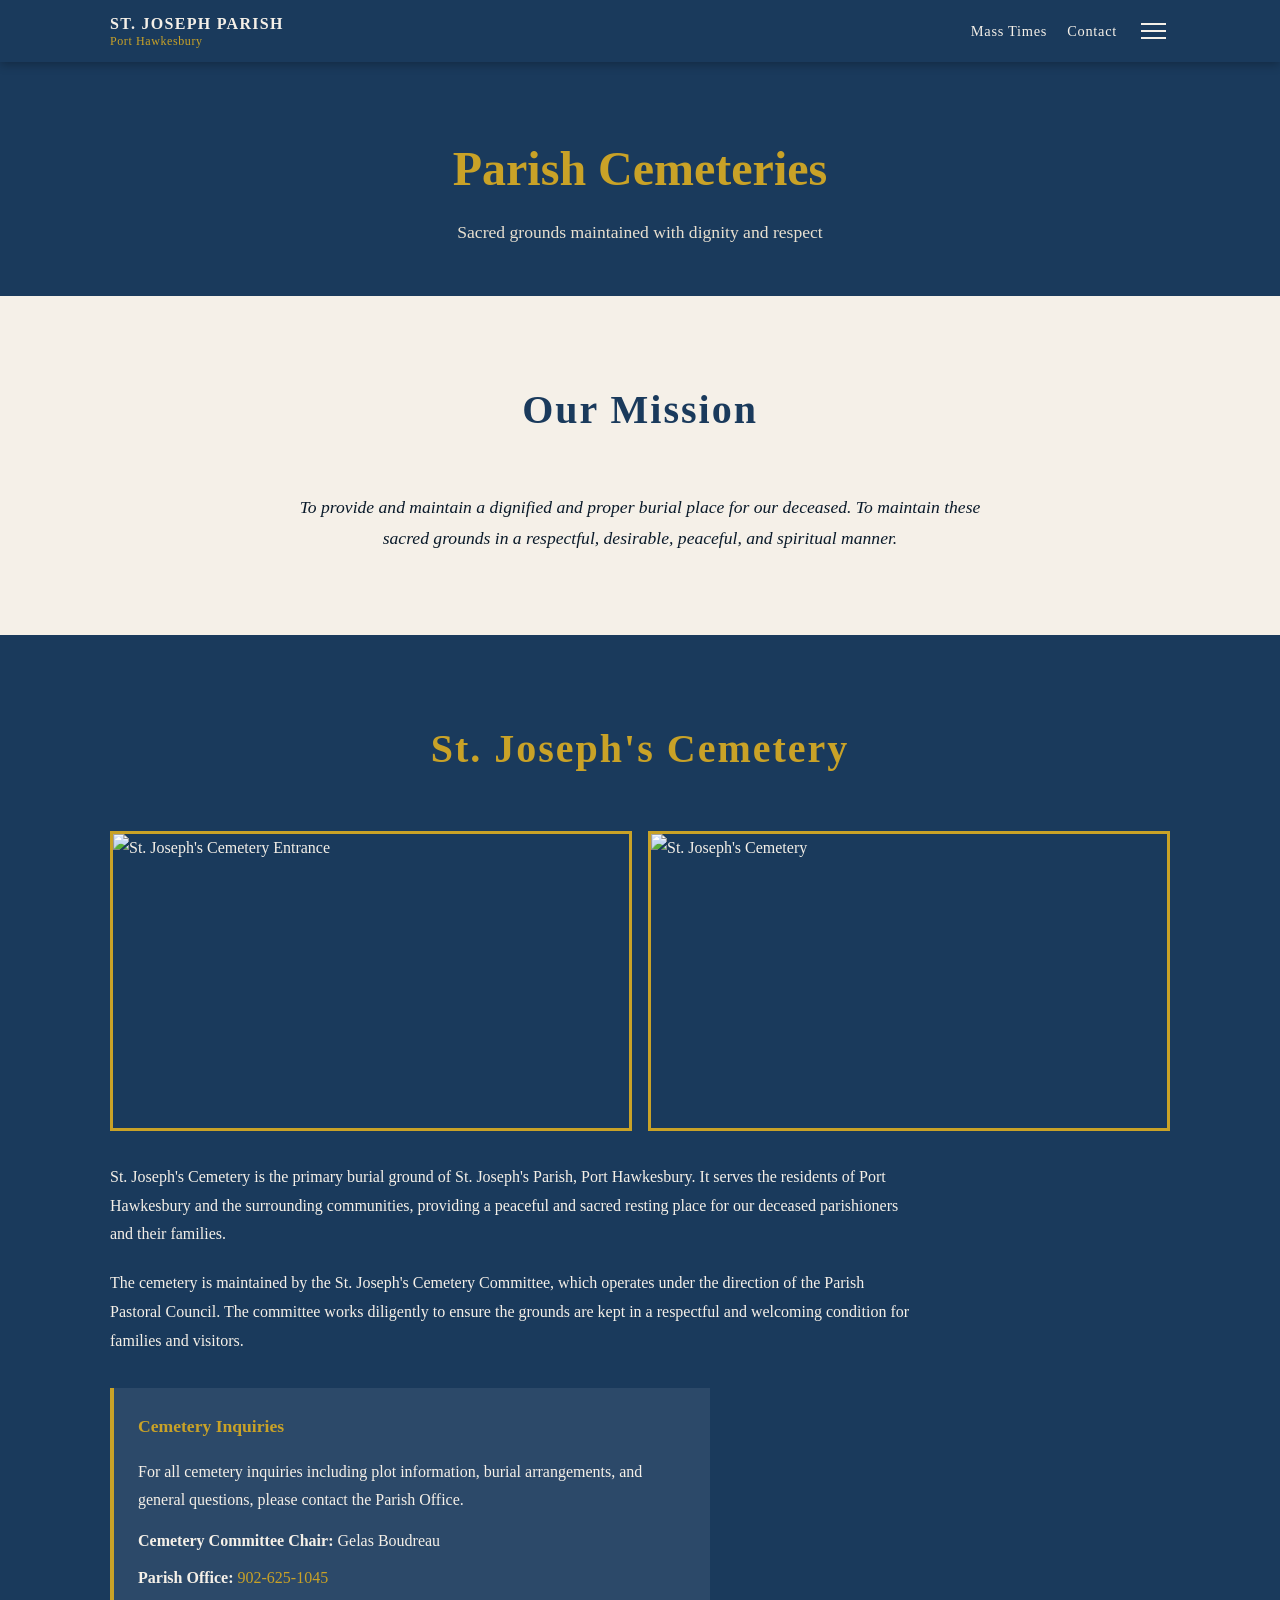
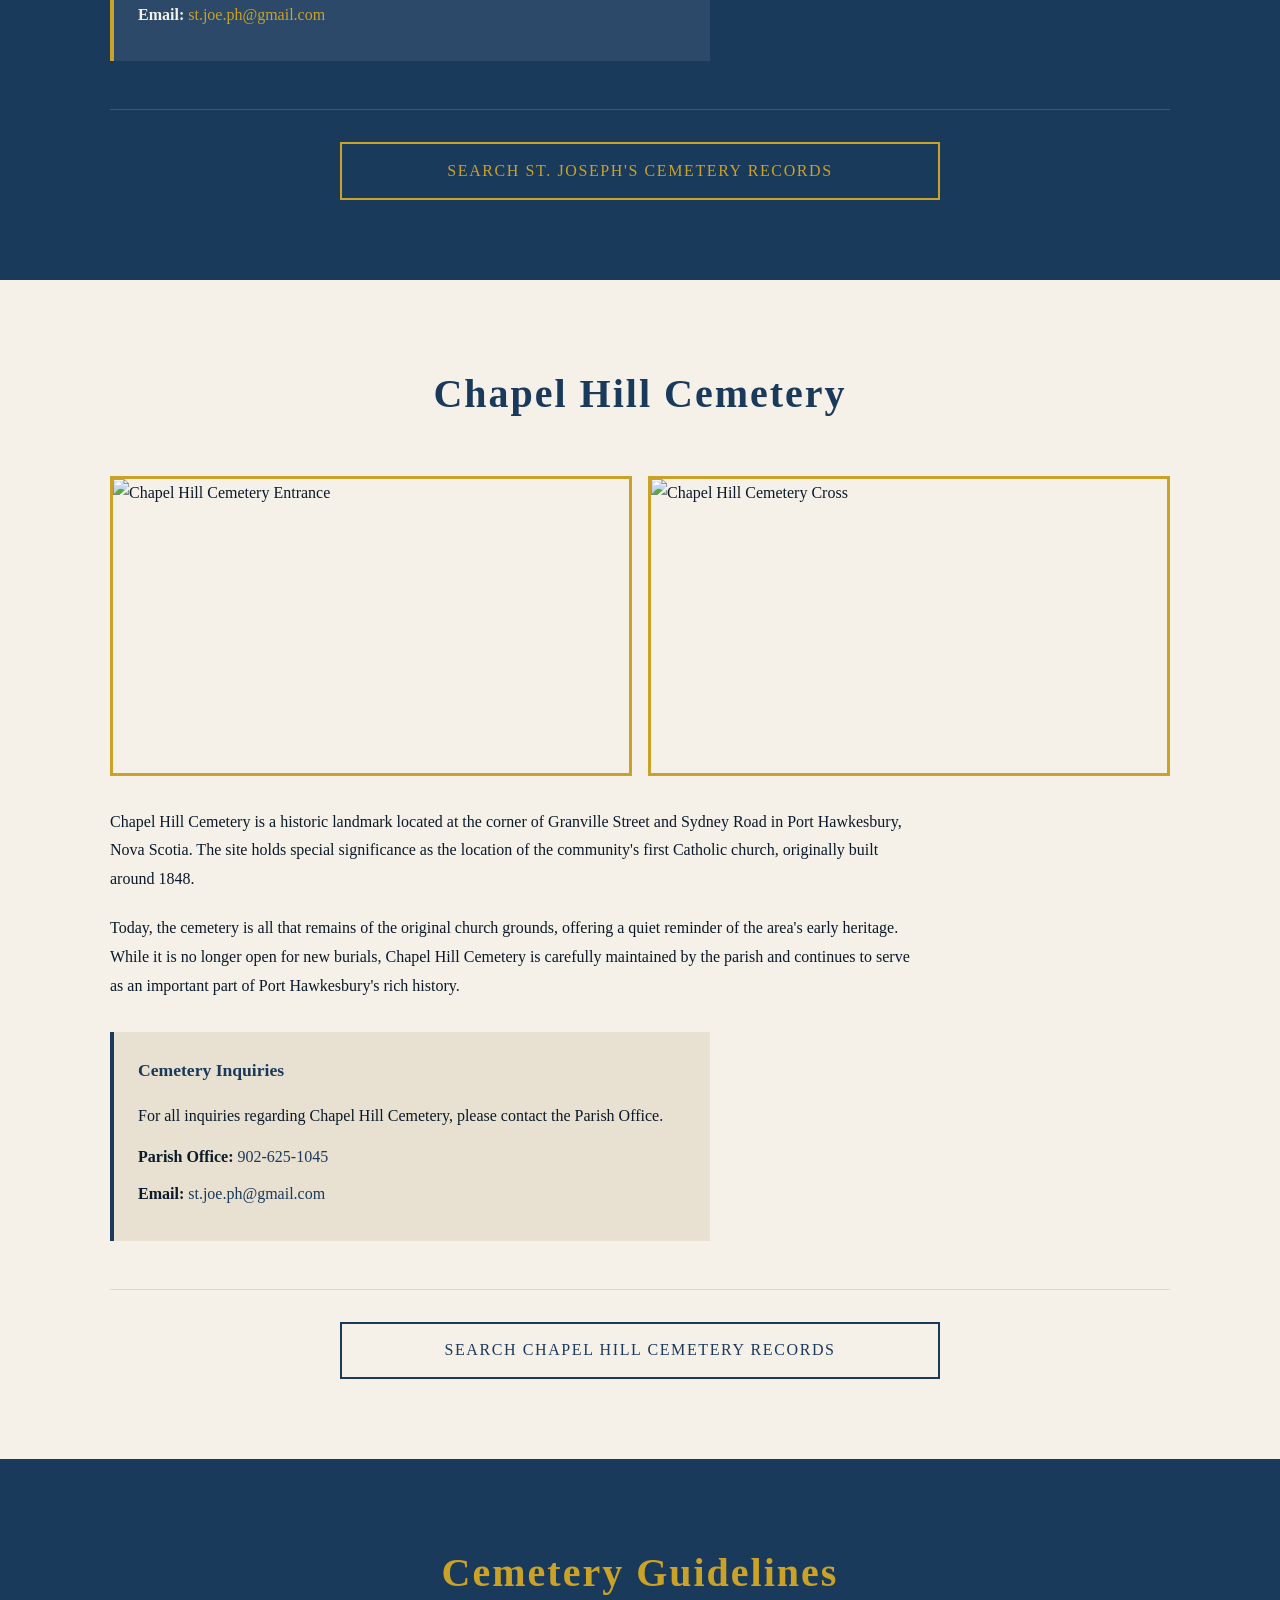
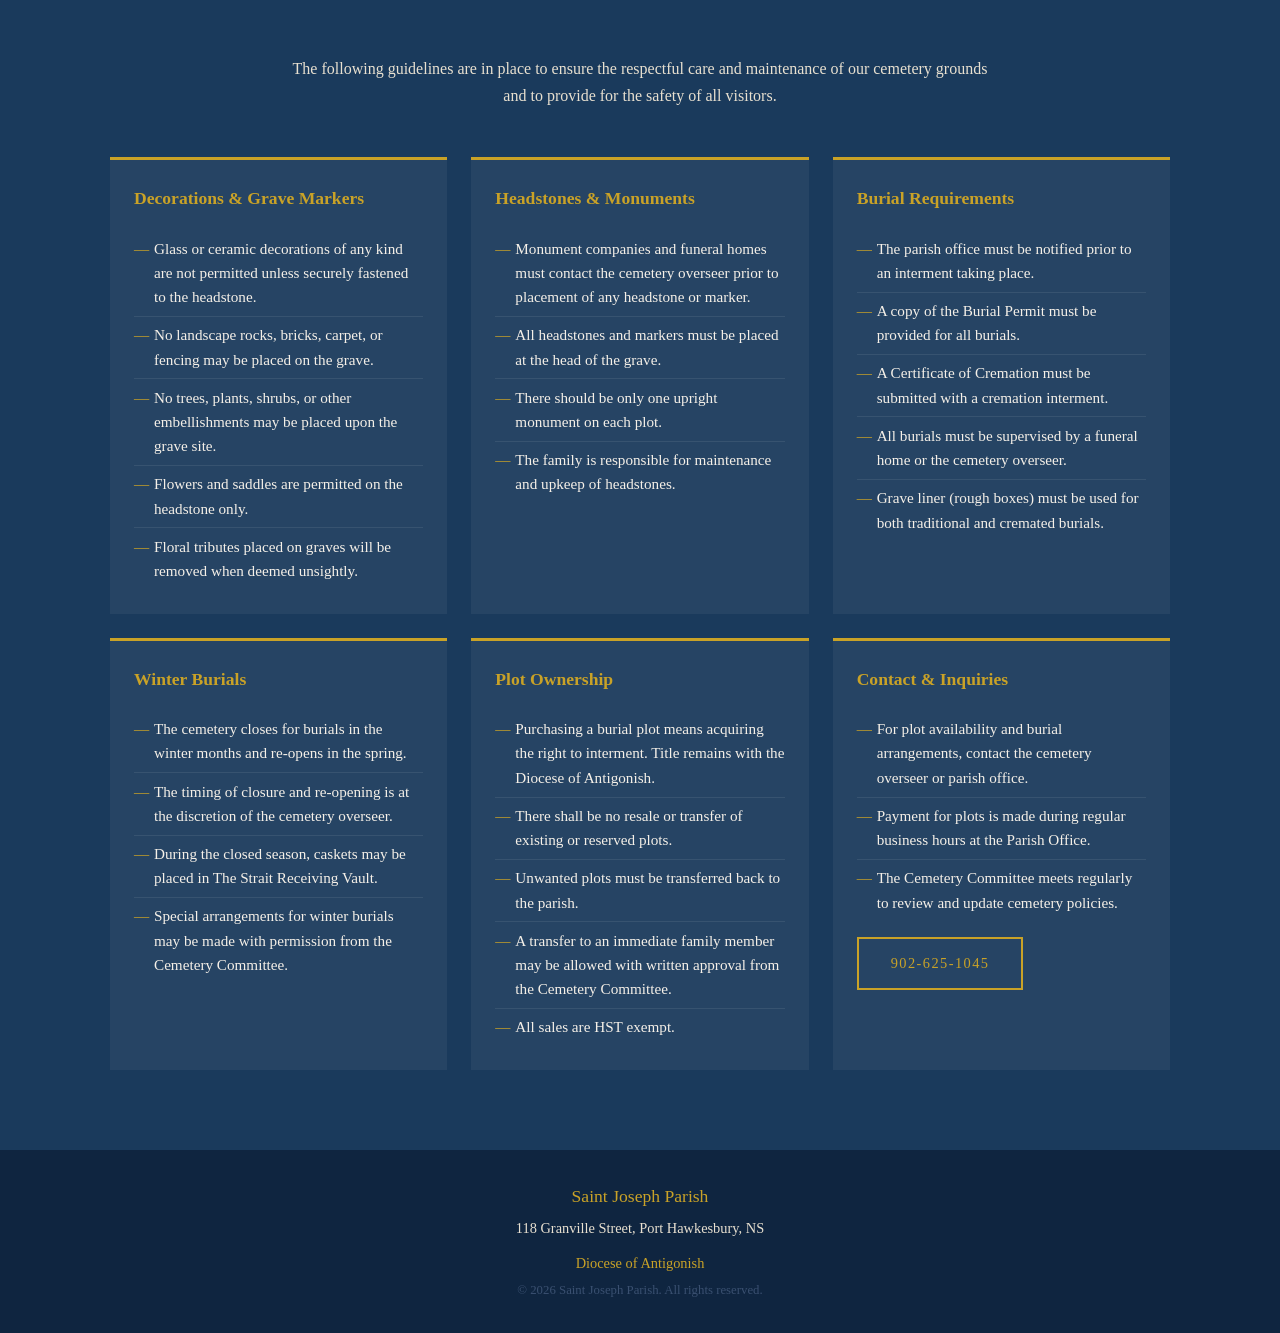
==== commit 14ad03ab: "changed the email address to st.joe.ph@gmail.com" ====
--- a/cemeteries.html
+++ b/cemeteries.html
@@ -166,7 +166,7 @@
                     <div class="cemetery-contact-details">
                         <p><strong>Cemetery Committee Chair:</strong> Gelas Boudreau</p>
                         <p><strong>Parish Office:</strong> <a href="tel:9026251045">902-625-1045</a></p>
-                        <p><strong>Email:</strong> <a href="mailto:st.joe.ph@ns.sympatico.ca">st.joe.ph@ns.sympatico.ca</a></p>
+                        <p><strong>Email:</strong> <a href="mailto:st.joe.ph@gmail.com">st.joe.ph@gmail.com</a></p>
                     </div>
                 </div>
             </div>
@@ -196,7 +196,7 @@
                     <p>For all inquiries regarding Chapel Hill Cemetery, please contact the Parish Office.</p>
                     <div class="cemetery-contact-details">
                         <p><strong>Parish Office:</strong> <a href="tel:9026251045">902-625-1045</a></p>
-                        <p><strong>Email:</strong> <a href="mailto:st.joe.ph@ns.sympatico.ca">st.joe.ph@ns.sympatico.ca</a></p>
+                        <p><strong>Email:</strong> <a href="mailto:st.joe.ph@gmail.com">st.joe.ph@gmail.com</a></p>
                     </div>
                 </div>
             </div>
@@ -295,3 +295,4 @@
 </body>
 </html>
 
+
--- a/css/style.css
+++ b/css/style.css
@@ -883,6 +883,13 @@
     height: auto;
     display: block;
 }
+#img-old-church,
+#img-old-church-interior {
+    width: 100%;
+    height: 380px;
+    object-fit: cover;
+    display: block;
+}
 
 /* =====================
    GIVING PAGE
@@ -1284,6 +1291,26 @@
 @media (min-width: 768px) {
     .koc-info-grid {
         grid-template-columns: repeat(3, 1fr);
+    }
+}
+
+/* =============================================
+   KOC — ACTIVITIES GRID 4TH CARD CENTERED
+   ============================================= */
+
+.koc-activities-grid {
+    display: grid;
+    grid-template-columns: repeat(3, 1fr);
+    gap: 1.5rem;
+}
+
+.koc-fourth-card {
+    grid-column: 2;
+}
+
+@media (max-width: 768px) {
+    .koc-fourth-card {
+        grid-column: 1;
     }
 }
 
@@ -2067,7 +2094,9 @@
 .closet-gallery-track {
     display: flex;
     gap: 1rem;
-    animation: scroll-gallery 20s linear infinite;
+    width: max-content;
+    animation: scroll-gallery 80s linear infinite;
+    will-change: transform;
 }
 
 .closet-gallery-img {
@@ -2622,4 +2651,79 @@
     opacity: 0.7;
     text-align: center;
     padding: 2rem;
+}
+
+/* =============================================
+   ANCHOR SCROLL OFFSET
+   ============================================= */
+
+#calendar {
+    scroll-margin-top: 80px;
+}
+
+#bulletins {
+    scroll-margin-top: 80px;
+}
+
+#livestream {
+    scroll-margin-top: 80px;
+}
+
+#cms-help-panel {
+    position: fixed;
+    top: 58px;
+    right: 0;
+    width: 260px;
+    max-height: calc(100vh - 58px);
+    overflow-y: auto;
+    background: #1a3a5c;
+    color: #e8e0d0;
+    padding: 1.5rem;
+    font-family: Georgia, serif;
+    font-size: 0.85rem;
+    line-height: 1.6;
+    z-index: 9999;
+    box-shadow: -2px 0 12px rgba(0,0,0,0.3);
+    transform: translateX(100%);
+    transition: transform 0.3s ease;
+}
+
+#cms-help-panel.visible {
+    transform: translateX(0);
+}
+
+#cms-help-toggle {
+    position: fixed;
+    top: 65px;
+    right: 0;
+    background: #1a3a5c;
+    color: #c9a227;
+    border: none;
+    padding: 0.5rem 0.75rem;
+    cursor: pointer;
+    font-size: 0.8rem;
+    font-family: Georgia, serif;
+    z-index: 10000;
+    border-radius: 4px 0 0 4px;
+    writing-mode: vertical-rl;
+    letter-spacing: 0.05em;
+}
+
+#cms-last-updated {
+    position: fixed;
+    bottom: 1rem;
+    right: 1rem;
+    background: #1a3a5c;
+    color: #e8e0d0;
+    font-family: Georgia, serif;
+    font-size: 0.75rem;
+    padding: 0.5rem 0.85rem;
+    border-radius: 4px;
+    z-index: 10000;
+    opacity: 0.85;
+    border: 1px solid rgba(201,162,39,0.3);
+}
+
+#cms-last-updated span {
+    color: #c9a227;
 }
